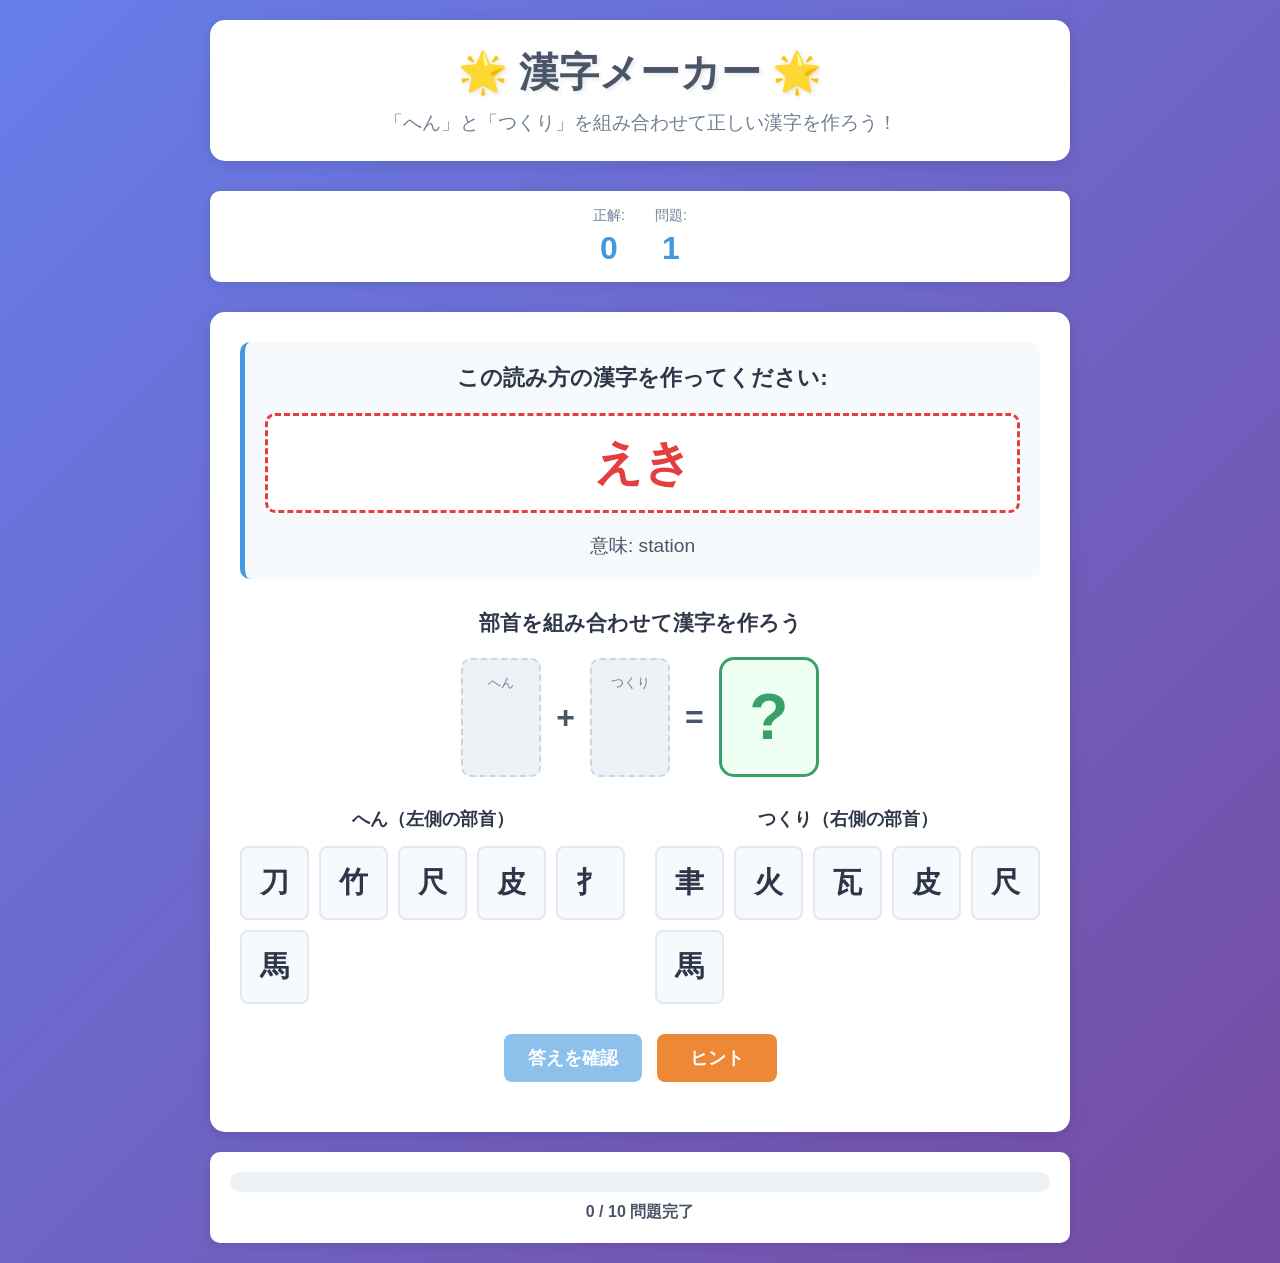
==== index.html @ 07a40b8b "📁 Restructure files for GitHub Pages deployment - Move files from public/ to root directory - Update" ====
<!doctype html>
<html lang="ja">
    <head>
        <meta charset="UTF-8" />
        <meta name="viewport" content="width=device-width, initial-scale=1.0" />
        <title>漢字メーカー - 小学3年生</title>
        <link rel="stylesheet" href="styles.css" />
    </head>
    <body>
        <div class="container">
            <header>
                <h1>🌟 漢字メーカー 🌟</h1>
                <p class="subtitle">
                    「へん」と「つくり」を組み合わせて正しい漢字を作ろう！
                </p>
            </header>

            <main>
                <!-- スコア表示 -->
                <div class="score-board">
                    <div class="score-item">
                        <span class="label">正解:</span>
                        <span id="correct-count" class="count">0</span>
                    </div>
                    <div class="score-item">
                        <span class="label">問題:</span>
                        <span id="total-count" class="count">1</span>
                    </div>
                </div>

                <!-- 問題エリア -->
                <div class="problem-area">
                    <div class="question-box">
                        <h2>この読み方の漢字を作ってください:</h2>
                        <div class="reading-display">
                            <span id="current-reading">よみかた</span>
                        </div>
                        <div class="meaning-display">
                            意味: <span id="current-meaning">意味</span>
                        </div>
                    </div>

                    <!-- 漢字作成エリア -->
                    <div class="kanji-builder">
                        <h3>部首を組み合わせて漢字を作ろう</h3>
                        <div class="kanji-construction">
                            <div class="radical-slot" id="left-slot">
                                <span class="slot-label">へん</span>
                                <div
                                    class="radical-display"
                                    id="left-radical"
                                ></div>
                            </div>
                            <div class="plus-sign">+</div>
                            <div class="radical-slot" id="right-slot">
                                <span class="slot-label">つくり</span>
                                <div
                                    class="radical-display"
                                    id="right-radical"
                                ></div>
                            </div>
                            <div class="equals-sign">=</div>
                            <div class="result-kanji" id="result-kanji">?</div>
                        </div>
                    </div>

                    <!-- 部首選択エリア -->
                    <div class="radical-selection">
                        <div class="radical-group">
                            <h4>へん（左側の部首）</h4>
                            <div class="radical-options" id="left-options">
                                <!-- 部首オプションがJavaScriptで動的に生成される -->
                            </div>
                        </div>
                        <div class="radical-group">
                            <h4>つくり（右側の部首）</h4>
                            <div class="radical-options" id="right-options">
                                <!-- 部首オプションがJavaScriptで動的に生成される -->
                            </div>
                        </div>
                    </div>

                    <!-- アクションボタン -->
                    <div class="action-buttons">
                        <button
                            id="check-answer"
                            class="btn btn-primary"
                            disabled
                        >
                            答えを確認
                        </button>
                        <button id="hint-button" class="btn btn-secondary">
                            ヒント
                        </button>
                        <button
                            id="next-question"
                            class="btn btn-success"
                            style="display: none"
                        >
                            次の問題
                        </button>
                    </div>

                    <!-- 結果表示 -->
                    <div
                        id="result-message"
                        class="result-message"
                        style="display: none"
                    >
                        <div class="message-content"></div>
                    </div>

                    <!-- ヒント表示 -->
                    <div
                        id="hint-message"
                        class="hint-message"
                        style="display: none"
                    >
                        <div class="hint-content"></div>
                    </div>
                </div>

                <!-- 進捗表示 -->
                <div class="progress-area">
                    <div class="progress-bar">
                        <div class="progress-fill" id="progress-fill"></div>
                    </div>
                    <div class="progress-text">
                        <span id="progress-text">0 / 10 問題完了</span>
                    </div>
                </div>
            </main>

            <!-- ゲーム完了モーダル -->
            <div id="completion-modal" class="modal" style="display: none">
                <div class="modal-content">
                    <div class="modal-header">
                        <h2>🎉 おめでとうございます！ 🎉</h2>
                    </div>
                    <div class="modal-body">
                        <p>すべての問題をクリアしました！</p>
                        <div class="final-score">
                            最終スコア: <span id="final-score">0</span> /
                            <span id="final-total">10</span>
                        </div>
                        <div class="accuracy">
                            正答率: <span id="accuracy">0%</span>
                        </div>
                    </div>
                    <div class="modal-footer">
                        <button id="restart-game" class="btn btn-primary">
                            もう一度挑戦
                        </button>
                    </div>
                </div>
            </div>
        </div>

        <script src="script.js"></script>
    </body>
</html>
---- styles.css ----
* {
    margin: 0;
    padding: 0;
    box-sizing: border-box;
}

body {
    font-family: 'Hiragino Kaku Gothic Pro', 'ヒラギノ角ゴ Pro W3', Meiryo, メイリオ, Osaka, 'MS PGothic', arial, helvetica, sans-serif;
    background: linear-gradient(135deg, #667eea 0%, #764ba2 100%);
    min-height: 100vh;
    color: #333;
}

.container {
    max-width: 900px;
    margin: 0 auto;
    padding: 20px;
}

/* Header Styles */
header {
    text-align: center;
    margin-bottom: 30px;
    background: white;
    border-radius: 15px;
    padding: 25px;
    box-shadow: 0 4px 15px rgba(0, 0, 0, 0.1);
}

header h1 {
    font-size: 2.5em;
    color: #4a5568;
    margin-bottom: 10px;
    text-shadow: 2px 2px 4px rgba(0, 0, 0, 0.1);
}

.subtitle {
    font-size: 1.2em;
    color: #718096;
    font-weight: 500;
}

/* Score Board */
.score-board {
    display: flex;
    justify-content: center;
    gap: 30px;
    margin-bottom: 30px;
    background: white;
    border-radius: 10px;
    padding: 15px;
    box-shadow: 0 2px 10px rgba(0, 0, 0, 0.1);
}

.score-item {
    text-align: center;
}

.score-item .label {
    display: block;
    font-size: 0.9em;
    color: #718096;
    margin-bottom: 5px;
}

.score-item .count {
    display: block;
    font-size: 2em;
    font-weight: bold;
    color: #4299e1;
}

/* Problem Area */
.problem-area {
    background: white;
    border-radius: 15px;
    padding: 30px;
    margin-bottom: 20px;
    box-shadow: 0 4px 15px rgba(0, 0, 0, 0.1);
}

.question-box {
    text-align: center;
    margin-bottom: 30px;
    padding: 20px;
    background: #f7fafc;
    border-radius: 10px;
    border-left: 5px solid #4299e1;
}

.question-box h2 {
    font-size: 1.4em;
    color: #2d3748;
    margin-bottom: 15px;
}

.reading-display {
    font-size: 3em;
    font-weight: bold;
    color: #e53e3e;
    margin: 20px 0;
    padding: 15px;
    background: white;
    border-radius: 10px;
    border: 3px dashed #e53e3e;
}

.meaning-display {
    font-size: 1.2em;
    color: #4a5568;
    font-weight: 500;
}

/* Kanji Builder */
.kanji-builder {
    margin-bottom: 30px;
}

.kanji-builder h3 {
    text-align: center;
    color: #2d3748;
    margin-bottom: 20px;
    font-size: 1.3em;
}

.kanji-construction {
    display: flex;
    align-items: center;
    justify-content: center;
    gap: 15px;
    margin-bottom: 30px;
    flex-wrap: wrap;
}

.radical-slot {
    text-align: center;
    background: #edf2f7;
    border-radius: 10px;
    padding: 15px;
    min-width: 80px;
    border: 2px dashed #cbd5e0;
    transition: all 0.3s ease;
}

.radical-slot.selected {
    border-color: #4299e1;
    background: #ebf8ff;
    transform: scale(1.05);
}

.slot-label {
    display: block;
    font-size: 0.8em;
    color: #718096;
    margin-bottom: 8px;
}

.radical-display {
    font-size: 2.5em;
    font-weight: bold;
    color: #2d3748;
    min-height: 60px;
    display: flex;
    align-items: center;
    justify-content: center;
}

.plus-sign, .equals-sign {
    font-size: 2em;
    font-weight: bold;
    color: #4a5568;
}

.result-kanji {
    font-size: 4em;
    font-weight: bold;
    color: #38a169;
    background: #f0fff4;
    border: 3px solid #38a169;
    border-radius: 15px;
    padding: 20px;
    min-width: 100px;
    min-height: 100px;
    display: flex;
    align-items: center;
    justify-content: center;
}

/* Radical Selection */
.radical-selection {
    display: grid;
    grid-template-columns: 1fr 1fr;
    gap: 30px;
    margin-bottom: 30px;
}

.radical-group h4 {
    color: #2d3748;
    margin-bottom: 15px;
    text-align: center;
    font-size: 1.1em;
}

.radical-options {
    display: grid;
    grid-template-columns: repeat(auto-fit, minmax(60px, 1fr));
    gap: 10px;
}

.radical-option {
    background: #f7fafc;
    border: 2px solid #e2e8f0;
    border-radius: 8px;
    padding: 15px;
    text-align: center;
    cursor: pointer;
    transition: all 0.3s ease;
    font-size: 1.8em;
    font-weight: bold;
    color: #2d3748;
}

.radical-option:hover {
    background: #edf2f7;
    border-color: #cbd5e0;
    transform: translateY(-2px);
}

.radical-option.selected {
    background: #4299e1;
    border-color: #3182ce;
    color: white;
    transform: scale(1.1);
}

.radical-option.correct {
    background: #48bb78;
    border-color: #38a169;
    color: white;
}

.radical-option.incorrect {
    background: #f56565;
    border-color: #e53e3e;
    color: white;
}

/* Action Buttons */
.action-buttons {
    display: flex;
    justify-content: center;
    gap: 15px;
    margin-bottom: 20px;
    flex-wrap: wrap;
}

.btn {
    padding: 12px 24px;
    border: none;
    border-radius: 8px;
    font-size: 1.1em;
    font-weight: 600;
    cursor: pointer;
    transition: all 0.3s ease;
    min-width: 120px;
}

.btn:hover {
    transform: translateY(-2px);
    box-shadow: 0 4px 12px rgba(0, 0, 0, 0.15);
}

.btn:disabled {
    opacity: 0.6;
    cursor: not-allowed;
    transform: none;
    box-shadow: none;
}

.btn-primary {
    background: #4299e1;
    color: white;
}

.btn-primary:hover:not(:disabled) {
    background: #3182ce;
}

.btn-secondary {
    background: #ed8936;
    color: white;
}

.btn-secondary:hover {
    background: #dd6b20;
}

.btn-success {
    background: #48bb78;
    color: white;
}

.btn-success:hover {
    background: #38a169;
}

/* Result and Hint Messages */
.result-message, .hint-message {
    margin: 20px 0;
    padding: 20px;
    border-radius: 10px;
    text-align: center;
    font-size: 1.2em;
    font-weight: 600;
}

.result-message.correct {
    background: #c6f6d5;
    border: 2px solid #48bb78;
    color: #1a365d;
}

.result-message.incorrect {
    background: #fed7d7;
    border: 2px solid #f56565;
    color: #1a365d;
}

.hint-message {
    background: #fef5e7;
    border: 2px solid #ed8936;
    color: #744210;
}

/* Progress Area */
.progress-area {
    background: white;
    border-radius: 10px;
    padding: 20px;
    box-shadow: 0 2px 10px rgba(0, 0, 0, 0.1);
}

.progress-bar {
    width: 100%;
    height: 20px;
    background: #edf2f7;
    border-radius: 10px;
    overflow: hidden;
    margin-bottom: 10px;
}

.progress-fill {
    height: 100%;
    background: linear-gradient(90deg, #4299e1, #3182ce);
    border-radius: 10px;
    transition: width 0.5s ease;
    width: 0%;
}

.progress-text {
    text-align: center;
    color: #4a5568;
    font-weight: 600;
}

/* Modal */
.modal {
    position: fixed;
    top: 0;
    left: 0;
    width: 100%;
    height: 100%;
    background: rgba(0, 0, 0, 0.7);
    display: flex;
    align-items: center;
    justify-content: center;
    z-index: 1000;
}

.modal-content {
    background: white;
    border-radius: 15px;
    padding: 30px;
    max-width: 500px;
    width: 90%;
    text-align: center;
    box-shadow: 0 10px 25px rgba(0, 0, 0, 0.3);
}

.modal-header h2 {
    color: #2d3748;
    margin-bottom: 20px;
    font-size: 2em;
}

.modal-body {
    margin-bottom: 30px;
}

.modal-body p {
    font-size: 1.2em;
    color: #4a5568;
    margin-bottom: 20px;
}

.final-score {
    font-size: 2em;
    font-weight: bold;
    color: #4299e1;
    margin-bottom: 15px;
}

.accuracy {
    font-size: 1.3em;
    color: #48bb78;
    font-weight: 600;
}

/* Responsive Design */
@media (max-width: 768px) {
    .container {
        padding: 15px;
    }

    header h1 {
        font-size: 2em;
    }

    .subtitle {
        font-size: 1em;
    }

    .score-board {
        flex-direction: column;
        gap: 15px;
    }

    .radical-selection {
        grid-template-columns: 1fr;
        gap: 20px;
    }

    .kanji-construction {
        flex-direction: column;
        gap: 10px;
    }

    .plus-sign, .equals-sign {
        transform: rotate(90deg);
    }

    .reading-display {
        font-size: 2.5em;
    }

    .result-kanji {
        font-size: 3em;
    }

    .action-buttons {
        flex-direction: column;
        align-items: center;
    }

    .btn {
        width: 100%;
        max-width: 200px;
    }
}

/* Animation for correct/incorrect feedback */
@keyframes bounce {
    0%, 20%, 53%, 80%, 100% {
        transform: translate3d(0, 0, 0);
    }
    40%, 43% {
        transform: translate3d(0, -30px, 0);
    }
    70% {
        transform: translate3d(0, -15px, 0);
    }
    90% {
        transform: translate3d(0, -4px, 0);
    }
}

@keyframes shake {
    0%, 100% {
        transform: translateX(0);
    }
    10%, 30%, 50%, 70%, 90% {
        transform: translateX(-10px);
    }
    20%, 40%, 60%, 80% {
        transform: translateX(10px);
    }
}

.bounce {
    animation: bounce 1s;
}

.shake {
    animation: shake 0.5s;
}
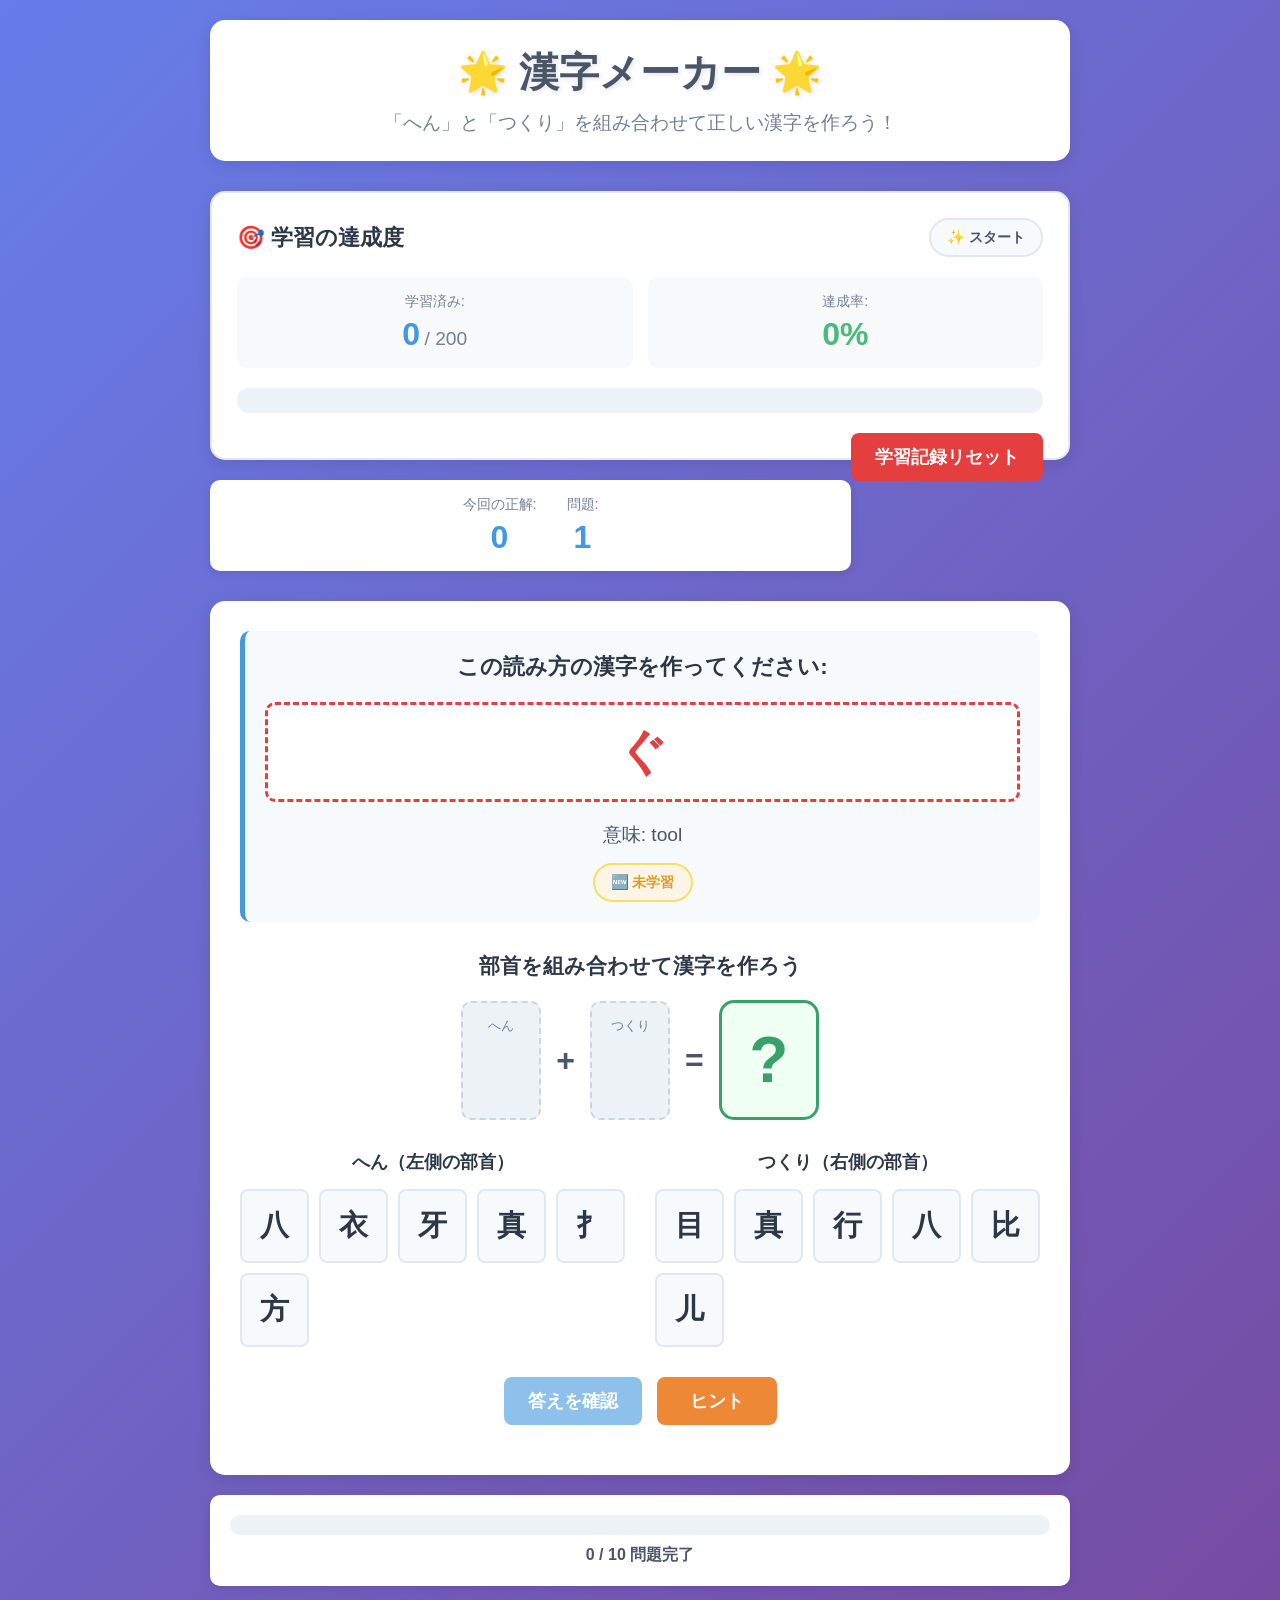
==== commit 90303aaa: "✨ Add comprehensive learning progress tracking 🎯 New Features: - Learning progress display with achi" ====
--- a/index.html
+++ b/index.html
@@ -16,10 +16,52 @@
             </header>
 
             <main>
+                <!-- 達成度表示 -->
+                <div class="achievement-board">
+                    <div class="achievement-header">
+                        <h3>🎯 学習の達成度</h3>
+                        <div
+                            id="achievement-badge"
+                            class="achievement-badge starter"
+                        >
+                            ✨ スタート
+                        </div>
+                    </div>
+                    <div class="achievement-stats">
+                        <div class="stat-item">
+                            <span class="label">学習済み:</span>
+                            <span id="learned-count" class="count">0</span>
+                            <span class="total"
+                                >/ <span id="total-kanji-count">200</span></span
+                            >
+                        </div>
+                        <div class="stat-item">
+                            <span class="label">達成率:</span>
+                            <span id="achievement-percentage" class="percentage"
+                                >0%</span
+                            >
+                        </div>
+                    </div>
+                    <div class="achievement-progress">
+                        <div class="achievement-bar">
+                            <div
+                                class="achievement-fill"
+                                id="achievement-fill"
+                            ></div>
+                        </div>
+                    </div>
+                    <button
+                        id="reset-progress"
+                        class="btn btn-danger reset-btn"
+                    >
+                        学習記録リセット
+                    </button>
+                </div>
+
                 <!-- スコア表示 -->
                 <div class="score-board">
                     <div class="score-item">
-                        <span class="label">正解:</span>
+                        <span class="label">今回の正解:</span>
                         <span id="correct-count" class="count">0</span>
                     </div>
                     <div class="score-item">
@@ -37,6 +79,9 @@
                         </div>
                         <div class="meaning-display">
                             意味: <span id="current-meaning">意味</span>
+                        </div>
+                        <div id="kanji-status" class="kanji-status unlearned">
+                            🆕 未学習
                         </div>
                     </div>
 
@@ -140,11 +185,15 @@
                     <div class="modal-body">
                         <p>すべての問題をクリアしました！</p>
                         <div class="final-score">
-                            最終スコア: <span id="final-score">0</span> /
+                            今回のスコア: <span id="final-score">0</span> /
                             <span id="final-total">10</span>
                         </div>
                         <div class="accuracy">
                             正答率: <span id="accuracy">0%</span>
+                        </div>
+                        <div class="session-new">
+                            今回新しく覚えた漢字:
+                            <span id="session-new">0</span>字
                         </div>
                     </div>
                     <div class="modal-footer">
@@ -156,6 +205,38 @@
             </div>
         </div>
 
+        <!-- 完全制覇達成モーダル -->
+        <div
+            id="complete-achievement-modal"
+            class="modal"
+            style="display: none"
+        >
+            <div class="modal-content achievement-modal">
+                <div class="modal-header">
+                    <h2>🏆 完全制覇おめでとうございます！ 🏆</h2>
+                </div>
+                <div class="modal-body">
+                    <div class="achievement-celebration">
+                        <div class="trophy">🏆</div>
+                        <p>小学3年生の漢字200字をすべて制覇しました！</p>
+                        <p>素晴らしい頑張りです！</p>
+                        <div class="celebration-message">
+                            部首の組み合わせで漢字を理解する力がついていますね。<br />
+                            この調子で漢字学習を続けていきましょう！
+                        </div>
+                    </div>
+                </div>
+                <div class="modal-footer">
+                    <button id="continue-learning" class="btn btn-primary">
+                        復習を続ける
+                    </button>
+                    <button id="close-complete-modal" class="btn btn-secondary">
+                        閉じる
+                    </button>
+                </div>
+            </div>
+        </div>
+
         <script src="script.js"></script>
     </body>
 </html>
--- a/styles.css
+++ b/styles.css
@@ -5,7 +5,9 @@
 }
 
 body {
-    font-family: 'Hiragino Kaku Gothic Pro', 'ヒラギノ角ゴ Pro W3', Meiryo, メイリオ, Osaka, 'MS PGothic', arial, helvetica, sans-serif;
+    font-family:
+        "Hiragino Kaku Gothic Pro", "ヒラギノ角ゴ Pro W3", Meiryo, メイリオ,
+        Osaka, "MS PGothic", arial, helvetica, sans-serif;
     background: linear-gradient(135deg, #667eea 0%, #764ba2 100%);
     min-height: 100vh;
     color: #333;
@@ -38,6 +40,183 @@
     font-size: 1.2em;
     color: #718096;
     font-weight: 500;
+}
+
+/* Achievement Board */
+.achievement-board {
+    background: white;
+    border-radius: 15px;
+    padding: 25px;
+    margin-bottom: 20px;
+    box-shadow: 0 4px 15px rgba(0, 0, 0, 0.1);
+    border: 2px solid #e2e8f0;
+}
+
+.achievement-header {
+    display: flex;
+    justify-content: space-between;
+    align-items: center;
+    margin-bottom: 20px;
+    flex-wrap: wrap;
+    gap: 10px;
+}
+
+.achievement-header h3 {
+    color: #2d3748;
+    font-size: 1.4em;
+    margin: 0;
+}
+
+.achievement-badge {
+    padding: 8px 16px;
+    border-radius: 20px;
+    font-weight: bold;
+    font-size: 0.9em;
+    text-align: center;
+    min-width: 100px;
+}
+
+.achievement-badge.starter {
+    background: #f7fafc;
+    color: #4a5568;
+    border: 2px solid #e2e8f0;
+}
+
+.achievement-badge.beginner {
+    background: #f0fff4;
+    color: #38a169;
+    border: 2px solid #68d391;
+}
+
+.achievement-badge.intermediate {
+    background: #ebf8ff;
+    color: #3182ce;
+    border: 2px solid #63b3ed;
+}
+
+.achievement-badge.advanced {
+    background: #fef5e7;
+    color: #d69e2e;
+    border: 2px solid #f6e05e;
+}
+
+.achievement-badge.complete {
+    background: linear-gradient(45deg, #ed8936, #f6e05e);
+    color: white;
+    border: 2px solid #d69e2e;
+    animation: glow 2s ease-in-out infinite alternate;
+}
+
+@keyframes glow {
+    from {
+        box-shadow: 0 0 5px rgba(237, 137, 54, 0.5);
+    }
+    to {
+        box-shadow: 0 0 20px rgba(237, 137, 54, 0.8);
+    }
+}
+
+.achievement-stats {
+    display: flex;
+    justify-content: space-around;
+    margin-bottom: 20px;
+    flex-wrap: wrap;
+    gap: 15px;
+}
+
+.stat-item {
+    text-align: center;
+    background: #f8f9fa;
+    padding: 15px;
+    border-radius: 10px;
+    flex: 1;
+    min-width: 120px;
+}
+
+.stat-item .label {
+    display: block;
+    font-size: 0.9em;
+    color: #718096;
+    margin-bottom: 5px;
+}
+
+.stat-item .count {
+    font-size: 2em;
+    font-weight: bold;
+    color: #4299e1;
+}
+
+.stat-item .total {
+    font-size: 1.2em;
+    color: #718096;
+}
+
+.stat-item .percentage {
+    font-size: 2em;
+    font-weight: bold;
+    color: #48bb78;
+}
+
+.achievement-progress {
+    margin-bottom: 20px;
+}
+
+.achievement-bar {
+    width: 100%;
+    height: 25px;
+    background: #edf2f7;
+    border-radius: 12px;
+    overflow: hidden;
+    position: relative;
+}
+
+.achievement-fill {
+    height: 100%;
+    background: linear-gradient(90deg, #4299e1, #63b3ed, #3182ce);
+    border-radius: 12px;
+    transition: width 0.8s ease;
+    width: 0%;
+    position: relative;
+}
+
+.achievement-fill::after {
+    content: "";
+    position: absolute;
+    top: 0;
+    left: 0;
+    right: 0;
+    bottom: 0;
+    background: linear-gradient(
+        90deg,
+        transparent,
+        rgba(255, 255, 255, 0.3),
+        transparent
+    );
+    animation: shimmer 2s infinite;
+}
+
+@keyframes shimmer {
+    0% {
+        transform: translateX(-100%);
+    }
+    100% {
+        transform: translateX(100%);
+    }
+}
+
+.reset-btn {
+    font-size: 0.9em;
+    padding: 8px 16px;
+    float: right;
+}
+
+.btn-danger {
+    background: #e53e3e;
+    color: white;
+}
+
+.btn-danger:hover {
+    background: #c53030;
 }
 
 /* Score Board */
@@ -111,6 +290,28 @@
     font-weight: 500;
 }
 
+.kanji-status {
+    margin-top: 15px;
+    padding: 8px 16px;
+    border-radius: 20px;
+    font-size: 0.9em;
+    font-weight: 600;
+    text-align: center;
+    display: inline-block;
+}
+
+.kanji-status.learned {
+    background: #f0fff4;
+    color: #38a169;
+    border: 2px solid #68d391;
+}
+
+.kanji-status.unlearned {
+    background: #fef5e7;
+    color: #d69e2e;
+    border: 2px solid #f6e05e;
+}
+
 /* Kanji Builder */
 .kanji-builder {
     margin-bottom: 30px;
@@ -165,7 +366,8 @@
     justify-content: center;
 }
 
-.plus-sign, .equals-sign {
+.plus-sign,
+.equals-sign {
     font-size: 2em;
     font-weight: bold;
     color: #4a5568;
@@ -305,7 +507,8 @@
 }
 
 /* Result and Hint Messages */
-.result-message, .hint-message {
+.result-message,
+.hint-message {
     margin: 20px 0;
     padding: 20px;
     border-radius: 10px;
@@ -324,6 +527,30 @@
     background: #fed7d7;
     border: 2px solid #f56565;
     color: #1a365d;
+}
+
+.new-learning {
+    background: linear-gradient(45deg, #48bb78, #38a169);
+    color: white;
+    padding: 8px 16px;
+    border-radius: 20px;
+    font-size: 0.9em;
+    font-weight: bold;
+    margin-top: 10px;
+    display: inline-block;
+    animation: pulse 2s infinite;
+}
+
+@keyframes pulse {
+    0% {
+        transform: scale(1);
+    }
+    50% {
+        transform: scale(1.05);
+    }
+    100% {
+        transform: scale(1);
+    }
 }
 
 .hint-message {
@@ -416,6 +643,42 @@
     font-weight: 600;
 }
 
+.session-new {
+    font-size: 1.1em;
+    color: #4299e1;
+    font-weight: 600;
+    margin-top: 10px;
+}
+
+/* Achievement Modal */
+.achievement-modal .modal-content {
+    background: linear-gradient(135deg, #667eea 0%, #764ba2 100%);
+    color: white;
+}
+
+.achievement-modal .modal-header h2 {
+    color: white;
+    text-shadow: 2px 2px 4px rgba(0, 0, 0, 0.3);
+}
+
+.achievement-celebration {
+    text-align: center;
+}
+
+.trophy {
+    font-size: 4em;
+    margin: 20px 0;
+    animation: bounce 2s infinite;
+}
+
+.celebration-message {
+    background: rgba(255, 255, 255, 0.1);
+    padding: 15px;
+    border-radius: 10px;
+    margin-top: 20px;
+    font-style: italic;
+}
+
 /* Responsive Design */
 @media (max-width: 768px) {
     .container {
@@ -445,7 +708,8 @@
         gap: 10px;
     }
 
-    .plus-sign, .equals-sign {
+    .plus-sign,
+    .equals-sign {
         transform: rotate(90deg);
     }
 
@@ -470,10 +734,15 @@
 
 /* Animation for correct/incorrect feedback */
 @keyframes bounce {
-    0%, 20%, 53%, 80%, 100% {
+    0%,
+    20%,
+    53%,
+    80%,
+    100% {
         transform: translate3d(0, 0, 0);
     }
-    40%, 43% {
+    40%,
+    43% {
         transform: translate3d(0, -30px, 0);
     }
     70% {
@@ -485,13 +754,21 @@
 }
 
 @keyframes shake {
-    0%, 100% {
+    0%,
+    100% {
         transform: translateX(0);
     }
-    10%, 30%, 50%, 70%, 90% {
+    10%,
+    30%,
+    50%,
+    70%,
+    90% {
         transform: translateX(-10px);
     }
-    20%, 40%, 60%, 80% {
+    20%,
+    40%,
+    60%,
+    80% {
         transform: translateX(10px);
     }
 }
@@ -503,3 +780,49 @@
 .shake {
     animation: shake 0.5s;
 }
+
+/* Confetti Animation */
+@keyframes confetti-fall {
+    to {
+        transform: translateY(100vh) rotate(720deg);
+    }
+}
+
+/* Floating Message */
+@keyframes slideInOut {
+    0% {
+        transform: translateX(100%);
+        opacity: 0;
+    }
+    20%,
+    80% {
+        transform: translateX(0);
+        opacity: 1;
+    }
+    100% {
+        transform: translateX(100%);
+        opacity: 0;
+    }
+}
+
+/* Mobile Responsiveness for Achievement Board */
+@media (max-width: 768px) {
+    .achievement-header {
+        flex-direction: column;
+        text-align: center;
+    }
+
+    .achievement-stats {
+        flex-direction: column;
+    }
+
+    .stat-item {
+        margin-bottom: 10px;
+    }
+
+    .reset-btn {
+        float: none;
+        width: 100%;
+        margin-top: 10px;
+    }
+}
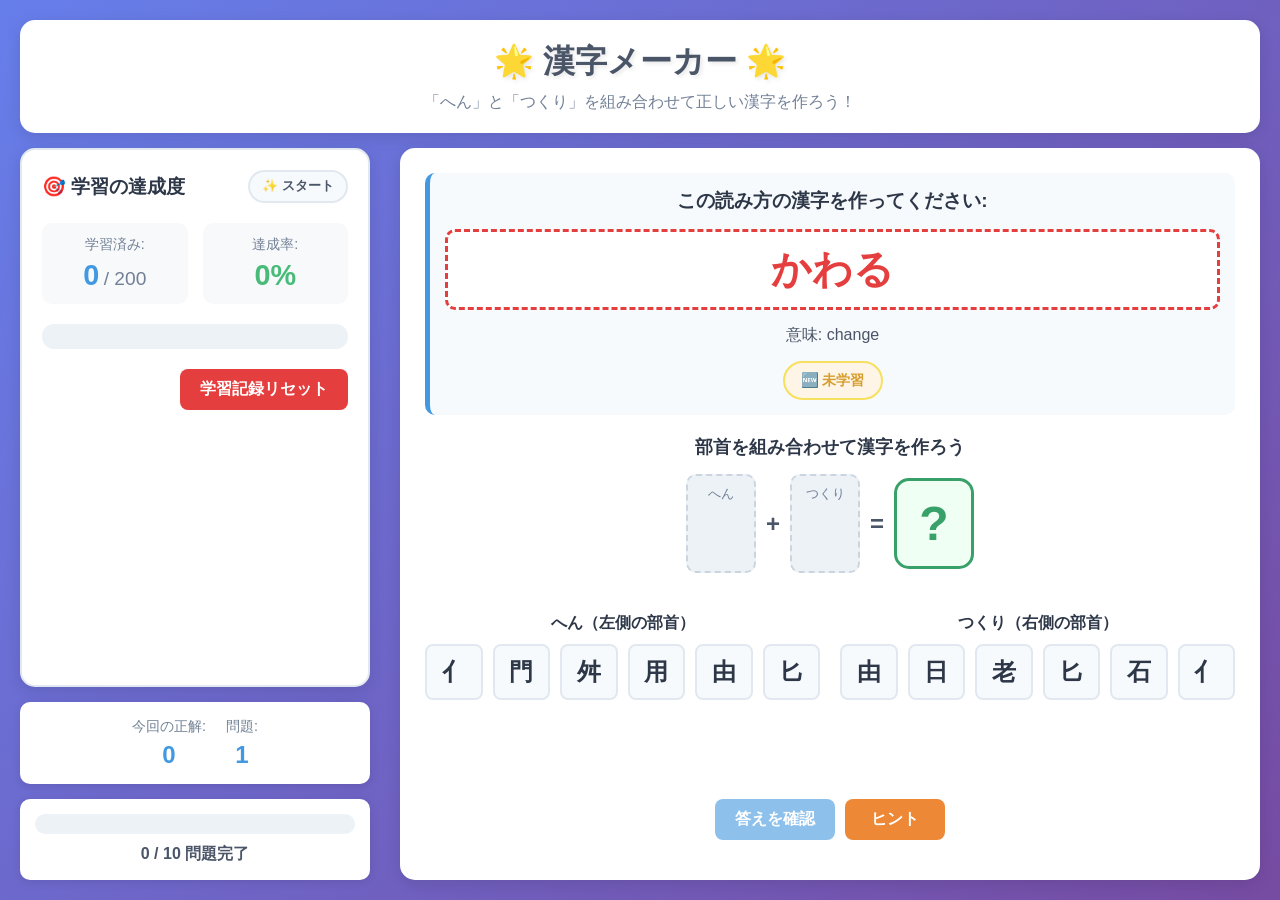
==== commit 5a217243: "📱 Optimize layout for horizontal screens 🎨 Layout Improvements: - 2-column responsive grid layout fo" ====
--- a/index.html
+++ b/index.html
@@ -16,162 +16,178 @@
             </header>
 
             <main>
-                <!-- 達成度表示 -->
-                <div class="achievement-board">
-                    <div class="achievement-header">
-                        <h3>🎯 学習の達成度</h3>
+                <!-- Left Sidebar -->
+                <div class="left-sidebar">
+                    <!-- 達成度表示 -->
+                    <div class="achievement-board">
+                        <div class="achievement-header">
+                            <h3>🎯 学習の達成度</h3>
+                            <div
+                                id="achievement-badge"
+                                class="achievement-badge starter"
+                            >
+                                ✨ スタート
+                            </div>
+                        </div>
+                        <div class="achievement-stats">
+                            <div class="stat-item">
+                                <span class="label">学習済み:</span>
+                                <span id="learned-count" class="count">0</span>
+                                <span class="total"
+                                    >/
+                                    <span id="total-kanji-count"
+                                        >200</span
+                                    ></span
+                                >
+                            </div>
+                            <div class="stat-item">
+                                <span class="label">達成率:</span>
+                                <span
+                                    id="achievement-percentage"
+                                    class="percentage"
+                                    >0%</span
+                                >
+                            </div>
+                        </div>
+                        <div class="achievement-progress">
+                            <div class="achievement-bar">
+                                <div
+                                    class="achievement-fill"
+                                    id="achievement-fill"
+                                ></div>
+                            </div>
+                        </div>
+                        <button
+                            id="reset-progress"
+                            class="btn btn-danger reset-btn"
+                        >
+                            学習記録リセット
+                        </button>
+                    </div>
+
+                    <!-- スコア表示 -->
+                    <div class="score-board">
+                        <div class="score-item">
+                            <span class="label">今回の正解:</span>
+                            <span id="correct-count" class="count">0</span>
+                        </div>
+                        <div class="score-item">
+                            <span class="label">問題:</span>
+                            <span id="total-count" class="count">1</span>
+                        </div>
+                    </div>
+
+                    <!-- 進捗表示 -->
+                    <div class="progress-area">
+                        <div class="progress-bar">
+                            <div class="progress-fill" id="progress-fill"></div>
+                        </div>
+                        <div class="progress-text">
+                            <span id="progress-text">0 / 10 問題完了</span>
+                        </div>
+                    </div>
+                </div>
+
+                <!-- Right Main Area -->
+                <div class="right-main">
+                    <!-- 問題エリア -->
+                    <div class="problem-area">
+                        <div class="question-box">
+                            <h2>この読み方の漢字を作ってください:</h2>
+                            <div class="reading-display">
+                                <span id="current-reading">よみかた</span>
+                            </div>
+                            <div class="meaning-display">
+                                意味: <span id="current-meaning">意味</span>
+                            </div>
+                            <div
+                                id="kanji-status"
+                                class="kanji-status unlearned"
+                            >
+                                🆕 未学習
+                            </div>
+                        </div>
+
+                        <!-- 漢字作成エリア -->
+                        <div class="kanji-builder">
+                            <h3>部首を組み合わせて漢字を作ろう</h3>
+                            <div class="kanji-construction">
+                                <div class="radical-slot" id="left-slot">
+                                    <span class="slot-label">へん</span>
+                                    <div
+                                        class="radical-display"
+                                        id="left-radical"
+                                    ></div>
+                                </div>
+                                <div class="plus-sign">+</div>
+                                <div class="radical-slot" id="right-slot">
+                                    <span class="slot-label">つくり</span>
+                                    <div
+                                        class="radical-display"
+                                        id="right-radical"
+                                    ></div>
+                                </div>
+                                <div class="equals-sign">=</div>
+                                <div class="result-kanji" id="result-kanji">
+                                    ?
+                                </div>
+                            </div>
+                        </div>
+
+                        <!-- 部首選択エリア -->
+                        <div class="radical-selection">
+                            <div class="radical-group">
+                                <h4>へん（左側の部首）</h4>
+                                <div class="radical-options" id="left-options">
+                                    <!-- 部首オプションがJavaScriptで動的に生成される -->
+                                </div>
+                            </div>
+                            <div class="radical-group">
+                                <h4>つくり（右側の部首）</h4>
+                                <div class="radical-options" id="right-options">
+                                    <!-- 部首オプションがJavaScriptで動的に生成される -->
+                                </div>
+                            </div>
+                        </div>
+
+                        <!-- アクションボタン -->
+                        <div class="action-buttons">
+                            <button
+                                id="check-answer"
+                                class="btn btn-primary"
+                                disabled
+                            >
+                                答えを確認
+                            </button>
+                            <button id="hint-button" class="btn btn-secondary">
+                                ヒント
+                            </button>
+                            <button
+                                id="next-question"
+                                class="btn btn-success"
+                                style="display: none"
+                            >
+                                次の問題
+                            </button>
+                        </div>
+
+                        <!-- 結果表示 -->
                         <div
-                            id="achievement-badge"
-                            class="achievement-badge starter"
-                        >
-                            ✨ スタート
-                        </div>
-                    </div>
-                    <div class="achievement-stats">
-                        <div class="stat-item">
-                            <span class="label">学習済み:</span>
-                            <span id="learned-count" class="count">0</span>
-                            <span class="total"
-                                >/ <span id="total-kanji-count">200</span></span
-                            >
-                        </div>
-                        <div class="stat-item">
-                            <span class="label">達成率:</span>
-                            <span id="achievement-percentage" class="percentage"
-                                >0%</span
-                            >
-                        </div>
-                    </div>
-                    <div class="achievement-progress">
-                        <div class="achievement-bar">
-                            <div
-                                class="achievement-fill"
-                                id="achievement-fill"
-                            ></div>
-                        </div>
-                    </div>
-                    <button
-                        id="reset-progress"
-                        class="btn btn-danger reset-btn"
-                    >
-                        学習記録リセット
-                    </button>
-                </div>
-
-                <!-- スコア表示 -->
-                <div class="score-board">
-                    <div class="score-item">
-                        <span class="label">今回の正解:</span>
-                        <span id="correct-count" class="count">0</span>
-                    </div>
-                    <div class="score-item">
-                        <span class="label">問題:</span>
-                        <span id="total-count" class="count">1</span>
-                    </div>
-                </div>
-
-                <!-- 問題エリア -->
-                <div class="problem-area">
-                    <div class="question-box">
-                        <h2>この読み方の漢字を作ってください:</h2>
-                        <div class="reading-display">
-                            <span id="current-reading">よみかた</span>
-                        </div>
-                        <div class="meaning-display">
-                            意味: <span id="current-meaning">意味</span>
-                        </div>
-                        <div id="kanji-status" class="kanji-status unlearned">
-                            🆕 未学習
-                        </div>
-                    </div>
-
-                    <!-- 漢字作成エリア -->
-                    <div class="kanji-builder">
-                        <h3>部首を組み合わせて漢字を作ろう</h3>
-                        <div class="kanji-construction">
-                            <div class="radical-slot" id="left-slot">
-                                <span class="slot-label">へん</span>
-                                <div
-                                    class="radical-display"
-                                    id="left-radical"
-                                ></div>
-                            </div>
-                            <div class="plus-sign">+</div>
-                            <div class="radical-slot" id="right-slot">
-                                <span class="slot-label">つくり</span>
-                                <div
-                                    class="radical-display"
-                                    id="right-radical"
-                                ></div>
-                            </div>
-                            <div class="equals-sign">=</div>
-                            <div class="result-kanji" id="result-kanji">?</div>
-                        </div>
-                    </div>
-
-                    <!-- 部首選択エリア -->
-                    <div class="radical-selection">
-                        <div class="radical-group">
-                            <h4>へん（左側の部首）</h4>
-                            <div class="radical-options" id="left-options">
-                                <!-- 部首オプションがJavaScriptで動的に生成される -->
-                            </div>
-                        </div>
-                        <div class="radical-group">
-                            <h4>つくり（右側の部首）</h4>
-                            <div class="radical-options" id="right-options">
-                                <!-- 部首オプションがJavaScriptで動的に生成される -->
-                            </div>
-                        </div>
-                    </div>
-
-                    <!-- アクションボタン -->
-                    <div class="action-buttons">
-                        <button
-                            id="check-answer"
-                            class="btn btn-primary"
-                            disabled
-                        >
-                            答えを確認
-                        </button>
-                        <button id="hint-button" class="btn btn-secondary">
-                            ヒント
-                        </button>
-                        <button
-                            id="next-question"
-                            class="btn btn-success"
+                            id="result-message"
+                            class="result-message"
                             style="display: none"
                         >
-                            次の問題
-                        </button>
-                    </div>
-
-                    <!-- 結果表示 -->
-                    <div
-                        id="result-message"
-                        class="result-message"
-                        style="display: none"
-                    >
-                        <div class="message-content"></div>
-                    </div>
-
-                    <!-- ヒント表示 -->
-                    <div
-                        id="hint-message"
-                        class="hint-message"
-                        style="display: none"
-                    >
-                        <div class="hint-content"></div>
-                    </div>
-                </div>
-
-                <!-- 進捗表示 -->
-                <div class="progress-area">
-                    <div class="progress-bar">
-                        <div class="progress-fill" id="progress-fill"></div>
-                    </div>
-                    <div class="progress-text">
-                        <span id="progress-text">0 / 10 問題完了</span>
+                            <div class="message-content"></div>
+                        </div>
+
+                        <!-- ヒント表示 -->
+                        <div
+                            id="hint-message"
+                            class="hint-message"
+                            style="display: none"
+                        >
+                            <div class="hint-content"></div>
+                        </div>
                     </div>
                 </div>
             </main>
--- a/styles.css
+++ b/styles.css
@@ -11,45 +11,66 @@
     background: linear-gradient(135deg, #667eea 0%, #764ba2 100%);
     min-height: 100vh;
     color: #333;
+    overflow-x: hidden;
 }
 
 .container {
-    max-width: 900px;
+    max-width: 1400px;
     margin: 0 auto;
     padding: 20px;
+    height: 100vh;
+    display: flex;
+    flex-direction: column;
 }
 
 /* Header Styles */
 header {
     text-align: center;
-    margin-bottom: 30px;
+    margin-bottom: 15px;
     background: white;
     border-radius: 15px;
-    padding: 25px;
+    padding: 20px;
     box-shadow: 0 4px 15px rgba(0, 0, 0, 0.1);
+    flex-shrink: 0;
 }
 
 header h1 {
-    font-size: 2.5em;
+    font-size: 2em;
     color: #4a5568;
-    margin-bottom: 10px;
+    margin-bottom: 8px;
     text-shadow: 2px 2px 4px rgba(0, 0, 0, 0.1);
 }
 
 .subtitle {
-    font-size: 1.2em;
+    font-size: 1em;
     color: #718096;
     font-weight: 500;
+}
+
+/* Main Content Layout */
+main {
+    flex: 1;
+    display: grid;
+    grid-template-columns: 1fr 2fr;
+    gap: 20px;
+    min-height: 0;
+}
+
+/* Left Sidebar */
+.left-sidebar {
+    display: flex;
+    flex-direction: column;
+    gap: 15px;
 }
 
 /* Achievement Board */
 .achievement-board {
     background: white;
     border-radius: 15px;
-    padding: 25px;
-    margin-bottom: 20px;
+    padding: 20px;
     box-shadow: 0 4px 15px rgba(0, 0, 0, 0.1);
     border: 2px solid #e2e8f0;
+    flex: 1;
 }
 
 .achievement-header {
@@ -63,17 +84,17 @@
 
 .achievement-header h3 {
     color: #2d3748;
-    font-size: 1.4em;
+    font-size: 1.2em;
     margin: 0;
 }
 
 .achievement-badge {
-    padding: 8px 16px;
+    padding: 6px 12px;
     border-radius: 20px;
     font-weight: bold;
-    font-size: 0.9em;
-    text-align: center;
-    min-width: 100px;
+    font-size: 0.8em;
+    text-align: center;
+    min-width: 80px;
 }
 
 .achievement-badge.starter {
@@ -127,10 +148,10 @@
 .stat-item {
     text-align: center;
     background: #f8f9fa;
-    padding: 15px;
+    padding: 12px;
     border-radius: 10px;
     flex: 1;
-    min-width: 120px;
+    min-width: 100px;
 }
 
 .stat-item .label {
@@ -141,7 +162,7 @@
 }
 
 .stat-item .count {
-    font-size: 2em;
+    font-size: 1.8em;
     font-weight: bold;
     color: #4299e1;
 }
@@ -152,7 +173,7 @@
 }
 
 .stat-item .percentage {
-    font-size: 2em;
+    font-size: 1.8em;
     font-weight: bold;
     color: #48bb78;
 }
@@ -223,8 +244,7 @@
 .score-board {
     display: flex;
     justify-content: center;
-    gap: 30px;
-    margin-bottom: 30px;
+    gap: 20px;
     background: white;
     border-radius: 10px;
     padding: 15px;
@@ -244,48 +264,59 @@
 
 .score-item .count {
     display: block;
-    font-size: 2em;
+    font-size: 1.5em;
     font-weight: bold;
     color: #4299e1;
+}
+
+/* Right Main Area */
+.right-main {
+    display: flex;
+    flex-direction: column;
+    gap: 15px;
+    min-height: 0;
 }
 
 /* Problem Area */
 .problem-area {
     background: white;
     border-radius: 15px;
-    padding: 30px;
+    padding: 25px;
+    box-shadow: 0 4px 15px rgba(0, 0, 0, 0.1);
+    flex: 1;
+    display: flex;
+    flex-direction: column;
+    min-height: 0;
+}
+
+.question-box {
+    text-align: center;
     margin-bottom: 20px;
-    box-shadow: 0 4px 15px rgba(0, 0, 0, 0.1);
-}
-
-.question-box {
-    text-align: center;
-    margin-bottom: 30px;
-    padding: 20px;
+    padding: 15px;
     background: #f7fafc;
     border-radius: 10px;
     border-left: 5px solid #4299e1;
 }
 
 .question-box h2 {
-    font-size: 1.4em;
+    font-size: 1.2em;
     color: #2d3748;
-    margin-bottom: 15px;
+    margin-bottom: 10px;
 }
 
 .reading-display {
-    font-size: 3em;
+    font-size: 2.5em;
     font-weight: bold;
     color: #e53e3e;
-    margin: 20px 0;
-    padding: 15px;
+    margin: 15px 0;
+    padding: 10px;
     background: white;
     border-radius: 10px;
     border: 3px dashed #e53e3e;
 }
 
 .meaning-display {
-    font-size: 1.2em;
+    font-size: 1em;
     color: #4a5568;
     font-weight: 500;
 }
@@ -314,22 +345,22 @@
 
 /* Kanji Builder */
 .kanji-builder {
-    margin-bottom: 30px;
+    margin-bottom: 20px;
 }
 
 .kanji-builder h3 {
     text-align: center;
     color: #2d3748;
-    margin-bottom: 20px;
-    font-size: 1.3em;
+    margin-bottom: 15px;
+    font-size: 1.1em;
 }
 
 .kanji-construction {
     display: flex;
     align-items: center;
     justify-content: center;
-    gap: 15px;
-    margin-bottom: 30px;
+    gap: 10px;
+    margin-bottom: 20px;
     flex-wrap: wrap;
 }
 
@@ -337,8 +368,8 @@
     text-align: center;
     background: #edf2f7;
     border-radius: 10px;
-    padding: 15px;
-    min-width: 80px;
+    padding: 10px;
+    min-width: 70px;
     border: 2px dashed #cbd5e0;
     transition: all 0.3s ease;
 }
@@ -357,10 +388,10 @@
 }
 
 .radical-display {
-    font-size: 2.5em;
+    font-size: 2em;
     font-weight: bold;
     color: #2d3748;
-    min-height: 60px;
+    min-height: 50px;
     display: flex;
     align-items: center;
     justify-content: center;
@@ -368,21 +399,21 @@
 
 .plus-sign,
 .equals-sign {
-    font-size: 2em;
+    font-size: 1.5em;
     font-weight: bold;
     color: #4a5568;
 }
 
 .result-kanji {
-    font-size: 4em;
+    font-size: 3em;
     font-weight: bold;
     color: #38a169;
     background: #f0fff4;
     border: 3px solid #38a169;
     border-radius: 15px;
-    padding: 20px;
-    min-width: 100px;
-    min-height: 100px;
+    padding: 15px;
+    min-width: 80px;
+    min-height: 80px;
     display: flex;
     align-items: center;
     justify-content: center;
@@ -392,15 +423,17 @@
 .radical-selection {
     display: grid;
     grid-template-columns: 1fr 1fr;
-    gap: 30px;
-    margin-bottom: 30px;
+    gap: 20px;
+    margin-bottom: 20px;
+    flex: 1;
+    min-height: 0;
 }
 
 .radical-group h4 {
     color: #2d3748;
-    margin-bottom: 15px;
-    text-align: center;
-    font-size: 1.1em;
+    margin-bottom: 10px;
+    text-align: center;
+    font-size: 1em;
 }
 
 .radical-options {
@@ -413,11 +446,11 @@
     background: #f7fafc;
     border: 2px solid #e2e8f0;
     border-radius: 8px;
-    padding: 15px;
+    padding: 10px;
     text-align: center;
     cursor: pointer;
     transition: all 0.3s ease;
-    font-size: 1.8em;
+    font-size: 1.5em;
     font-weight: bold;
     color: #2d3748;
 }
@@ -451,20 +484,20 @@
 .action-buttons {
     display: flex;
     justify-content: center;
-    gap: 15px;
-    margin-bottom: 20px;
+    gap: 10px;
+    margin-bottom: 15px;
     flex-wrap: wrap;
 }
 
 .btn {
-    padding: 12px 24px;
+    padding: 10px 20px;
     border: none;
     border-radius: 8px;
-    font-size: 1.1em;
+    font-size: 1em;
     font-weight: 600;
     cursor: pointer;
     transition: all 0.3s ease;
-    min-width: 120px;
+    min-width: 100px;
 }
 
 .btn:hover {
@@ -563,8 +596,9 @@
 .progress-area {
     background: white;
     border-radius: 10px;
-    padding: 20px;
+    padding: 15px;
     box-shadow: 0 2px 10px rgba(0, 0, 0, 0.1);
+    flex-shrink: 0;
 }
 
 .progress-bar {
@@ -680,17 +714,38 @@
 }
 
 /* Responsive Design */
+@media (max-width: 1024px) {
+    main {
+        grid-template-columns: 1fr;
+        gap: 15px;
+    }
+
+    .container {
+        height: auto;
+        min-height: 100vh;
+    }
+
+    .left-sidebar {
+        order: 2;
+    }
+
+    .right-main {
+        order: 1;
+    }
+}
+
 @media (max-width: 768px) {
     .container {
         padding: 15px;
+        height: auto;
     }
 
     header h1 {
-        font-size: 2em;
+        font-size: 1.8em;
     }
 
     .subtitle {
-        font-size: 1em;
+        font-size: 0.9em;
     }
 
     .score-board {
@@ -700,7 +755,7 @@
 
     .radical-selection {
         grid-template-columns: 1fr;
-        gap: 20px;
+        gap: 15px;
     }
 
     .kanji-construction {
@@ -714,11 +769,11 @@
     }
 
     .reading-display {
+        font-size: 2em;
+    }
+
+    .result-kanji {
         font-size: 2.5em;
-    }
-
-    .result-kanji {
-        font-size: 3em;
     }
 
     .action-buttons {
@@ -826,3 +881,19 @@
         margin-top: 10px;
     }
 }
+
+/* Large screen optimizations */
+@media (min-width: 1200px) {
+    .container {
+        max-width: 1600px;
+    }
+
+    main {
+        grid-template-columns: 350px 1fr;
+        gap: 30px;
+    }
+
+    .radical-options {
+        grid-template-columns: repeat(auto-fit, minmax(50px, 1fr));
+    }
+}
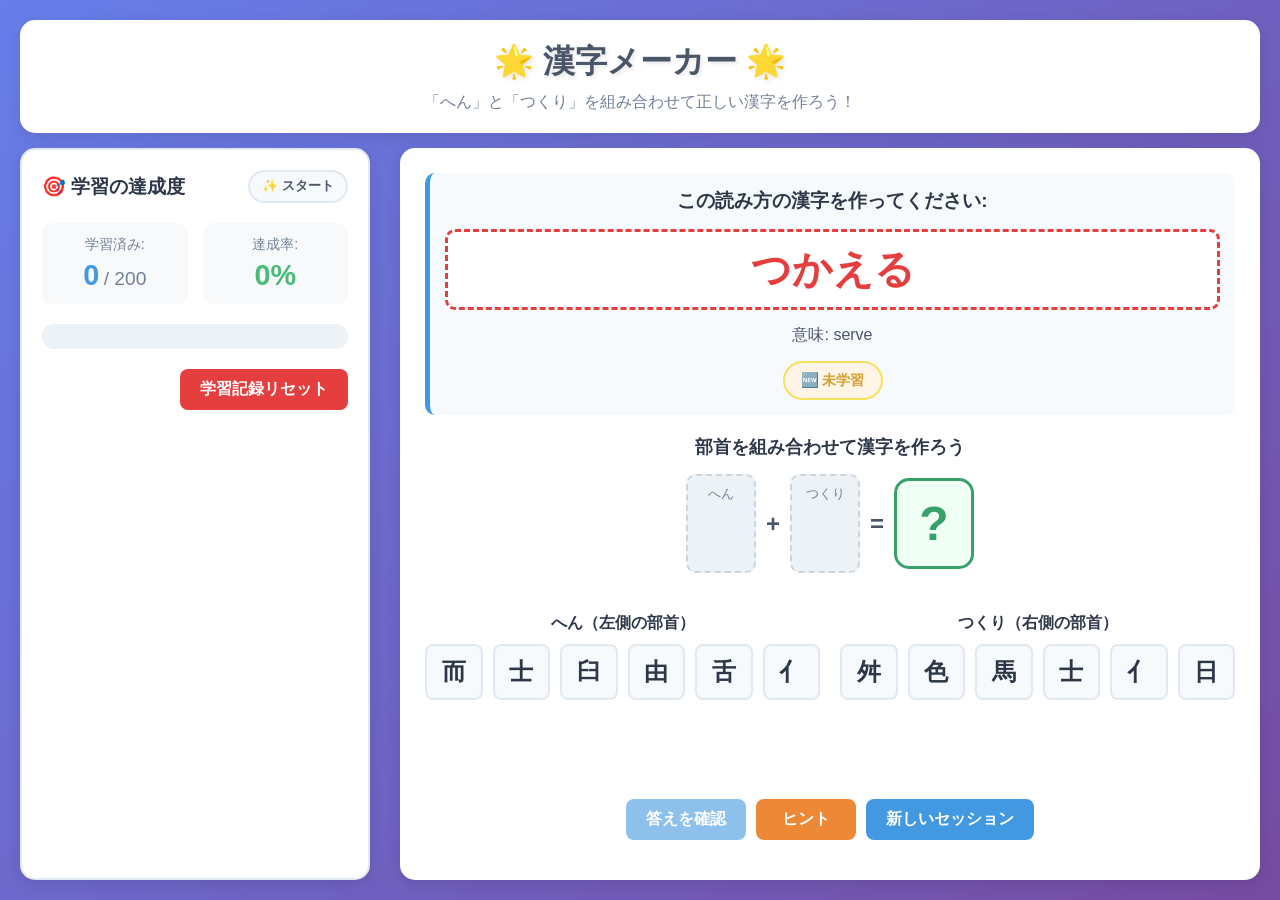
==== commit bdfa2f64: "🚀 Remove session-based game limit for continuous learning 🎯 Core Changes: - Remove 10-question sessi" ====
--- a/index.html
+++ b/index.html
@@ -64,28 +64,6 @@
                             学習記録リセット
                         </button>
                     </div>
-
-                    <!-- スコア表示 -->
-                    <div class="score-board">
-                        <div class="score-item">
-                            <span class="label">今回の正解:</span>
-                            <span id="correct-count" class="count">0</span>
-                        </div>
-                        <div class="score-item">
-                            <span class="label">問題:</span>
-                            <span id="total-count" class="count">1</span>
-                        </div>
-                    </div>
-
-                    <!-- 進捗表示 -->
-                    <div class="progress-area">
-                        <div class="progress-bar">
-                            <div class="progress-fill" id="progress-fill"></div>
-                        </div>
-                        <div class="progress-text">
-                            <span id="progress-text">0 / 10 問題完了</span>
-                        </div>
-                    </div>
                 </div>
 
                 <!-- Right Main Area -->
@@ -169,6 +147,9 @@
                             >
                                 次の問題
                             </button>
+                            <button id="new-game" class="btn btn-info">
+                                新しいセッション
+                            </button>
                         </div>
 
                         <!-- 結果表示 -->
@@ -191,34 +172,6 @@
                     </div>
                 </div>
             </main>
-
-            <!-- ゲーム完了モーダル -->
-            <div id="completion-modal" class="modal" style="display: none">
-                <div class="modal-content">
-                    <div class="modal-header">
-                        <h2>🎉 おめでとうございます！ 🎉</h2>
-                    </div>
-                    <div class="modal-body">
-                        <p>すべての問題をクリアしました！</p>
-                        <div class="final-score">
-                            今回のスコア: <span id="final-score">0</span> /
-                            <span id="final-total">10</span>
-                        </div>
-                        <div class="accuracy">
-                            正答率: <span id="accuracy">0%</span>
-                        </div>
-                        <div class="session-new">
-                            今回新しく覚えた漢字:
-                            <span id="session-new">0</span>字
-                        </div>
-                    </div>
-                    <div class="modal-footer">
-                        <button id="restart-game" class="btn btn-primary">
-                            もう一度挑戦
-                        </button>
-                    </div>
-                </div>
-            </div>
         </div>
 
         <!-- 完全制覇達成モーダル -->
--- a/styles.css
+++ b/styles.css
@@ -240,33 +240,13 @@
     background: #c53030;
 }
 
-/* Score Board */
-.score-board {
-    display: flex;
-    justify-content: center;
-    gap: 20px;
-    background: white;
-    border-radius: 10px;
-    padding: 15px;
-    box-shadow: 0 2px 10px rgba(0, 0, 0, 0.1);
-}
-
-.score-item {
-    text-align: center;
-}
-
-.score-item .label {
-    display: block;
-    font-size: 0.9em;
-    color: #718096;
-    margin-bottom: 5px;
-}
-
-.score-item .count {
-    display: block;
-    font-size: 1.5em;
-    font-weight: bold;
-    color: #4299e1;
+.btn-info {
+    background: #4299e1;
+    color: white;
+}
+
+.btn-info:hover {
+    background: #3182ce;
 }
 
 /* Right Main Area */
@@ -592,38 +572,6 @@
     color: #744210;
 }
 
-/* Progress Area */
-.progress-area {
-    background: white;
-    border-radius: 10px;
-    padding: 15px;
-    box-shadow: 0 2px 10px rgba(0, 0, 0, 0.1);
-    flex-shrink: 0;
-}
-
-.progress-bar {
-    width: 100%;
-    height: 20px;
-    background: #edf2f7;
-    border-radius: 10px;
-    overflow: hidden;
-    margin-bottom: 10px;
-}
-
-.progress-fill {
-    height: 100%;
-    background: linear-gradient(90deg, #4299e1, #3182ce);
-    border-radius: 10px;
-    transition: width 0.5s ease;
-    width: 0%;
-}
-
-.progress-text {
-    text-align: center;
-    color: #4a5568;
-    font-weight: 600;
-}
-
 /* Modal */
 .modal {
     position: fixed;
@@ -677,13 +625,6 @@
     font-weight: 600;
 }
 
-.session-new {
-    font-size: 1.1em;
-    color: #4299e1;
-    font-weight: 600;
-    margin-top: 10px;
-}
-
 /* Achievement Modal */
 .achievement-modal .modal-content {
     background: linear-gradient(135deg, #667eea 0%, #764ba2 100%);
@@ -746,11 +687,6 @@
 
     .subtitle {
         font-size: 0.9em;
-    }
-
-    .score-board {
-        flex-direction: column;
-        gap: 15px;
     }
 
     .radical-selection {
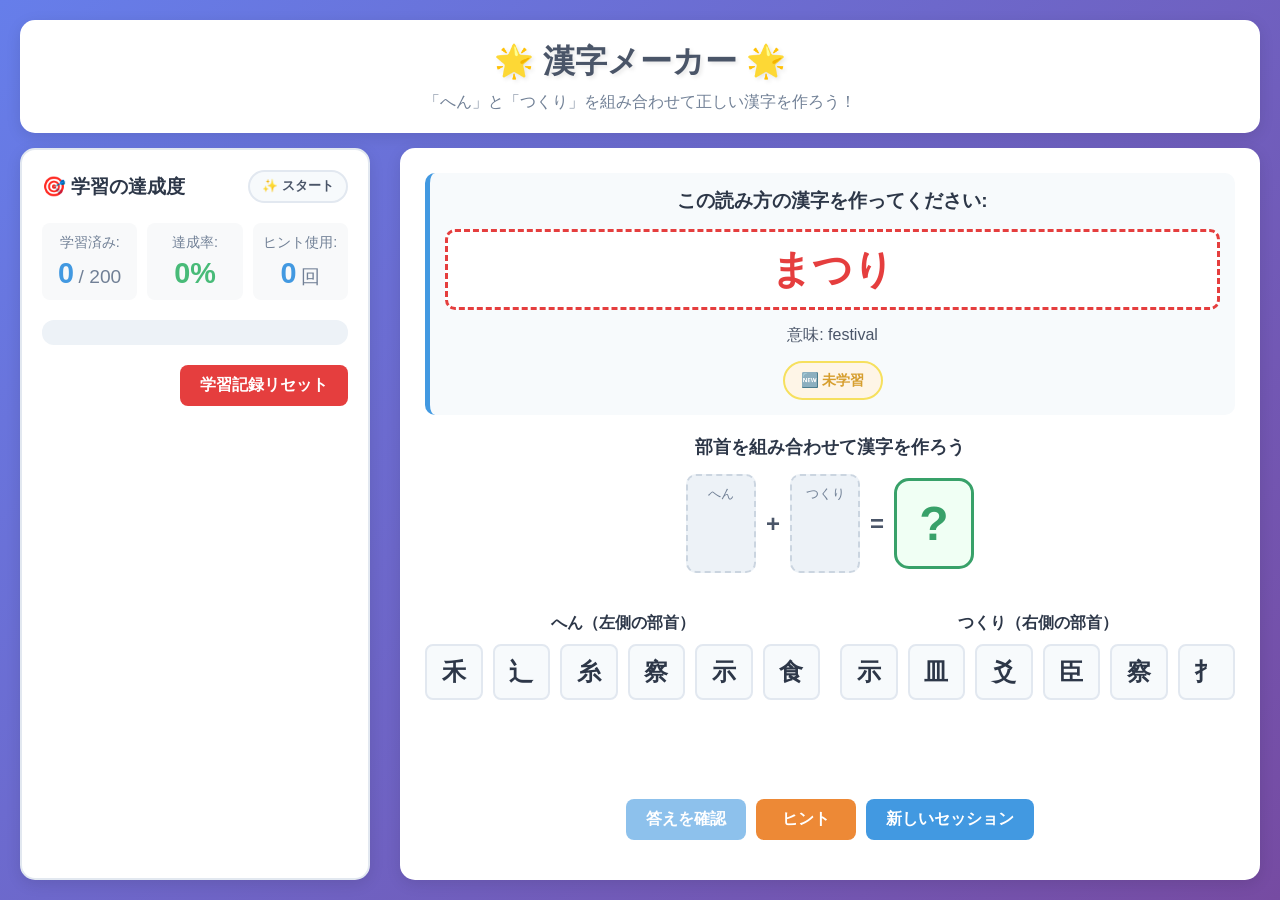
==== commit cc8c7485: "💡 Improve hint system with modal and usage tracking 🎨 UI Improvements: - Move hint display from inli" ====
--- a/index.html
+++ b/index.html
@@ -48,6 +48,11 @@
                                     >0%</span
                                 >
                             </div>
+                            <div class="stat-item">
+                                <span class="label">ヒント使用:</span>
+                                <span id="hint-count" class="count">0</span>
+                                <span class="total">回</span>
+                            </div>
                         </div>
                         <div class="achievement-progress">
                             <div class="achievement-bar">
@@ -160,18 +165,31 @@
                         >
                             <div class="message-content"></div>
                         </div>
-
-                        <!-- ヒント表示 -->
-                        <div
-                            id="hint-message"
-                            class="hint-message"
-                            style="display: none"
-                        >
-                            <div class="hint-content"></div>
-                        </div>
                     </div>
                 </div>
             </main>
+        </div>
+
+        <!-- ヒントモーダル -->
+        <div id="hint-modal" class="modal" style="display: none">
+            <div class="modal-content hint-modal">
+                <div class="modal-header">
+                    <h2>💡 ヒント</h2>
+                    <button id="close-hint-modal" class="close-btn">
+                        &times;
+                    </button>
+                </div>
+                <div class="modal-body">
+                    <div id="hint-content" class="hint-content">
+                        <!-- ヒント内容がJavaScriptで挿入される -->
+                    </div>
+                </div>
+                <div class="modal-footer">
+                    <button id="close-hint" class="btn btn-secondary">
+                        閉じる
+                    </button>
+                </div>
+            </div>
         </div>
 
         <!-- 完全制覇達成モーダル -->
--- a/styles.css
+++ b/styles.css
@@ -138,20 +138,18 @@
 }
 
 .achievement-stats {
-    display: flex;
-    justify-content: space-around;
+    display: grid;
+    grid-template-columns: repeat(auto-fit, minmax(80px, 1fr));
+    gap: 10px;
     margin-bottom: 20px;
-    flex-wrap: wrap;
-    gap: 15px;
 }
 
 .stat-item {
     text-align: center;
     background: #f8f9fa;
-    padding: 12px;
-    border-radius: 10px;
-    flex: 1;
-    min-width: 100px;
+    padding: 10px 8px;
+    border-radius: 8px;
+    min-width: 80px;
 }
 
 .stat-item .label {
@@ -566,10 +564,82 @@
     }
 }
 
-.hint-message {
+/* Hint Modal */
+.hint-modal .modal-content {
+    max-width: 500px;
     background: #fef5e7;
     border: 2px solid #ed8936;
+}
+
+.hint-modal .modal-header {
+    background: #ed8936;
+    color: white;
+    padding: 15px 20px;
+    margin: -20px -20px 20px -20px;
+    border-radius: 15px 15px 0 0;
+    display: flex;
+    justify-content: space-between;
+    align-items: center;
+}
+
+.hint-modal .modal-header h2 {
+    color: white;
+    margin: 0;
+    font-size: 1.3em;
+}
+
+.close-btn {
+    background: none;
+    border: none;
+    color: white;
+    font-size: 1.5em;
+    cursor: pointer;
+    padding: 0;
+    width: 30px;
+    height: 30px;
+    display: flex;
+    align-items: center;
+    justify-content: center;
+    border-radius: 50%;
+    transition: background 0.3s ease;
+}
+
+.close-btn:hover {
+    background: rgba(255, 255, 255, 0.2);
+}
+
+.hint-content {
     color: #744210;
+    line-height: 1.6;
+}
+
+.hint-kanji {
+    font-size: 1.4em;
+    margin-bottom: 15px;
+    text-align: center;
+    background: white;
+    padding: 10px;
+    border-radius: 8px;
+    border: 1px solid #d69e2e;
+}
+
+.hint-radicals {
+    font-size: 1.2em;
+    margin-bottom: 10px;
+    padding: 8px;
+    background: rgba(255, 255, 255, 0.5);
+    border-radius: 6px;
+}
+
+.hint-meaning {
+    margin-bottom: 8px;
+    padding: 6px;
+}
+
+.hint-reading {
+    margin-bottom: 15px;
+    padding: 6px;
+    font-style: italic;
 }
 
 /* Modal */
@@ -816,6 +886,15 @@
         width: 100%;
         margin-top: 10px;
     }
+
+    .achievement-stats {
+        grid-template-columns: 1fr;
+        gap: 8px;
+    }
+
+    .stat-item {
+        padding: 8px;
+    }
 }
 
 /* Large screen optimizations */
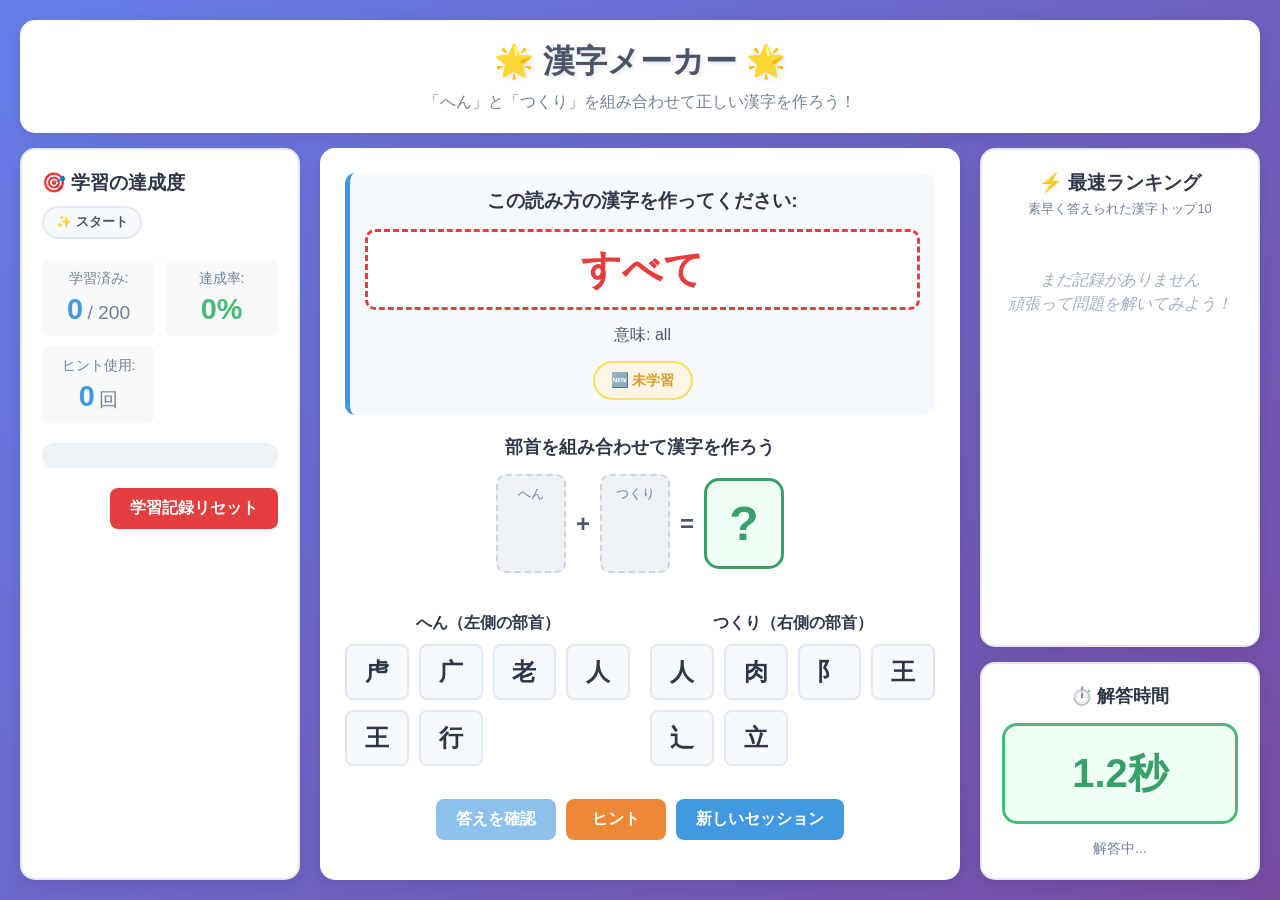
==== commit 53d64bff: "⚡ Add speed ranking system with time tracking 🏆 New Gamification Features: - Real-time answer time m" ====
--- a/index.html
+++ b/index.html
@@ -71,8 +71,8 @@
                     </div>
                 </div>
 
-                <!-- Right Main Area -->
-                <div class="right-main">
+                <!-- Center Main Area -->
+                <div class="center-main">
                     <!-- 問題エリア -->
                     <div class="problem-area">
                         <div class="question-box">
@@ -167,6 +167,40 @@
                         </div>
                     </div>
                 </div>
+
+                <!-- Right Sidebar -->
+                <div class="right-sidebar">
+                    <!-- 最速ランキング -->
+                    <div class="speed-ranking">
+                        <div class="ranking-header">
+                            <h3>⚡ 最速ランキング</h3>
+                            <div class="ranking-subtitle">
+                                素早く答えられた漢字トップ10
+                            </div>
+                        </div>
+                        <div class="ranking-list" id="speed-ranking-list">
+                            <div class="no-records">
+                                まだ記録がありません<br />
+                                頑張って問題を解いてみよう！
+                            </div>
+                        </div>
+                    </div>
+
+                    <!-- 今回の解答時間 -->
+                    <div class="current-time">
+                        <div class="time-header">
+                            <h4>⏱️ 解答時間</h4>
+                        </div>
+                        <div class="time-display" id="current-time-display">
+                            <span class="time-value" id="current-time"
+                                >0.0秒</span
+                            >
+                        </div>
+                        <div class="time-status" id="time-status">
+                            問題開始でタイマーが始まります
+                        </div>
+                    </div>
+                </div>
             </main>
         </div>
 
--- a/styles.css
+++ b/styles.css
@@ -51,7 +51,7 @@
 main {
     flex: 1;
     display: grid;
-    grid-template-columns: 1fr 2fr;
+    grid-template-columns: 280px 1fr 280px;
     gap: 20px;
     min-height: 0;
 }
@@ -247,12 +247,19 @@
     background: #3182ce;
 }
 
-/* Right Main Area */
-.right-main {
+/* Center Main Area */
+.center-main {
     display: flex;
     flex-direction: column;
     gap: 15px;
     min-height: 0;
+}
+
+/* Right Sidebar */
+.right-sidebar {
+    display: flex;
+    flex-direction: column;
+    gap: 15px;
 }
 
 /* Problem Area */
@@ -552,6 +559,20 @@
     animation: pulse 2s infinite;
 }
 
+.new-record {
+    background: linear-gradient(45deg, #d69e2e, #f6e05e);
+    color: white;
+    padding: 8px 16px;
+    border-radius: 20px;
+    font-size: 0.9em;
+    font-weight: bold;
+    margin-top: 10px;
+    display: inline-block;
+    animation:
+        bounce 1s,
+        glow 2s infinite alternate;
+}
+
 @keyframes pulse {
     0% {
         transform: scale(1);
@@ -640,6 +661,184 @@
     margin-bottom: 15px;
     padding: 6px;
     font-style: italic;
+}
+
+/* Speed Ranking */
+.speed-ranking {
+    background: white;
+    border-radius: 15px;
+    padding: 20px;
+    box-shadow: 0 4px 15px rgba(0, 0, 0, 0.1);
+    border: 2px solid #e2e8f0;
+    flex: 1;
+}
+
+.ranking-header {
+    text-align: center;
+    margin-bottom: 20px;
+}
+
+.ranking-header h3 {
+    color: #2d3748;
+    font-size: 1.2em;
+    margin: 0 0 5px 0;
+}
+
+.ranking-subtitle {
+    font-size: 0.8em;
+    color: #718096;
+    font-weight: 500;
+}
+
+.ranking-list {
+    max-height: 300px;
+    overflow-y: auto;
+}
+
+.no-records {
+    text-align: center;
+    color: #a0aec0;
+    font-style: italic;
+    padding: 30px 0;
+    line-height: 1.5;
+}
+
+.ranking-item {
+    display: flex;
+    align-items: center;
+    justify-content: space-between;
+    padding: 10px 12px;
+    border-radius: 8px;
+    margin-bottom: 8px;
+    background: #f7fafc;
+    border: 1px solid #e2e8f0;
+    transition: all 0.3s ease;
+}
+
+.ranking-item:hover {
+    background: #edf2f7;
+    border-color: #cbd5e0;
+}
+
+.ranking-item.rank-1 {
+    background: linear-gradient(135deg, #ffd700, #ffed4e);
+    border-color: #d69e2e;
+    animation: goldGlow 2s infinite alternate;
+}
+
+.ranking-item.rank-2 {
+    background: linear-gradient(135deg, #c0c0c0, #e2e8f0);
+    border-color: #a0aec0;
+}
+
+.ranking-item.rank-3 {
+    background: linear-gradient(135deg, #cd7f32, #d69e2e);
+    border-color: #c05621;
+}
+
+@keyframes goldGlow {
+    from {
+        box-shadow: 0 0 5px rgba(255, 215, 0, 0.5);
+    }
+    to {
+        box-shadow: 0 0 15px rgba(255, 215, 0, 0.8);
+    }
+}
+
+.rank-number {
+    font-weight: bold;
+    font-size: 0.9em;
+    color: #4a5568;
+    min-width: 25px;
+    text-align: center;
+}
+
+.rank-1 .rank-number {
+    color: #744210;
+    font-size: 1.1em;
+}
+
+.rank-2 .rank-number,
+.rank-3 .rank-number {
+    color: #2d3748;
+}
+
+.ranking-kanji {
+    font-size: 1.3em;
+    font-weight: bold;
+    color: #2d3748;
+    margin: 0 10px;
+}
+
+.ranking-info {
+    text-align: center;
+    flex: 1;
+}
+
+.ranking-reading {
+    font-size: 0.8em;
+    color: #718096;
+    margin-bottom: 2px;
+}
+
+.ranking-time {
+    font-weight: bold;
+    color: #e53e3e;
+    font-size: 0.9em;
+}
+
+/* Current Time Display */
+.current-time {
+    background: white;
+    border-radius: 15px;
+    padding: 20px;
+    box-shadow: 0 4px 15px rgba(0, 0, 0, 0.1);
+    border: 2px solid #e2e8f0;
+    text-align: center;
+}
+
+.time-header {
+    margin-bottom: 15px;
+}
+
+.time-header h4 {
+    color: #2d3748;
+    font-size: 1.1em;
+    margin: 0;
+}
+
+.time-display {
+    background: #f0fff4;
+    border: 3px solid #48bb78;
+    border-radius: 15px;
+    padding: 20px;
+    margin-bottom: 15px;
+}
+
+.time-value {
+    font-size: 2.5em;
+    font-weight: bold;
+    color: #38a169;
+}
+
+.time-status {
+    font-size: 0.9em;
+    color: #718096;
+    font-weight: 500;
+}
+
+.time-status.fast {
+    color: #38a169;
+}
+
+.time-status.slow {
+    color: #e53e3e;
+}
+
+.time-status.record {
+    color: #d69e2e;
+    font-weight: bold;
+    animation: pulse 2s infinite;
 }
 
 /* Modal */
@@ -725,6 +924,22 @@
 }
 
 /* Responsive Design */
+@media (max-width: 1200px) {
+    main {
+        grid-template-columns: 250px 1fr 250px;
+        gap: 15px;
+    }
+
+    .speed-ranking,
+    .current-time {
+        padding: 15px;
+    }
+
+    .time-value {
+        font-size: 2em;
+    }
+}
+
 @media (max-width: 1024px) {
     main {
         grid-template-columns: 1fr;
@@ -737,11 +952,21 @@
     }
 
     .left-sidebar {
+        order: 1;
+    }
+
+    .center-main {
         order: 2;
     }
 
-    .right-main {
-        order: 1;
+    .right-sidebar {
+        order: 3;
+    }
+
+    .right-sidebar {
+        display: grid;
+        grid-template-columns: 1fr 1fr;
+        gap: 15px;
     }
 }
 
@@ -898,17 +1123,22 @@
 }
 
 /* Large screen optimizations */
-@media (min-width: 1200px) {
+@media (min-width: 1400px) {
     .container {
         max-width: 1600px;
     }
 
     main {
-        grid-template-columns: 350px 1fr;
+        grid-template-columns: 320px 1fr 320px;
         gap: 30px;
     }
 
     .radical-options {
         grid-template-columns: repeat(auto-fit, minmax(50px, 1fr));
     }
-}
+
+    .speed-ranking,
+    .current-time {
+        padding: 25px;
+    }
+}
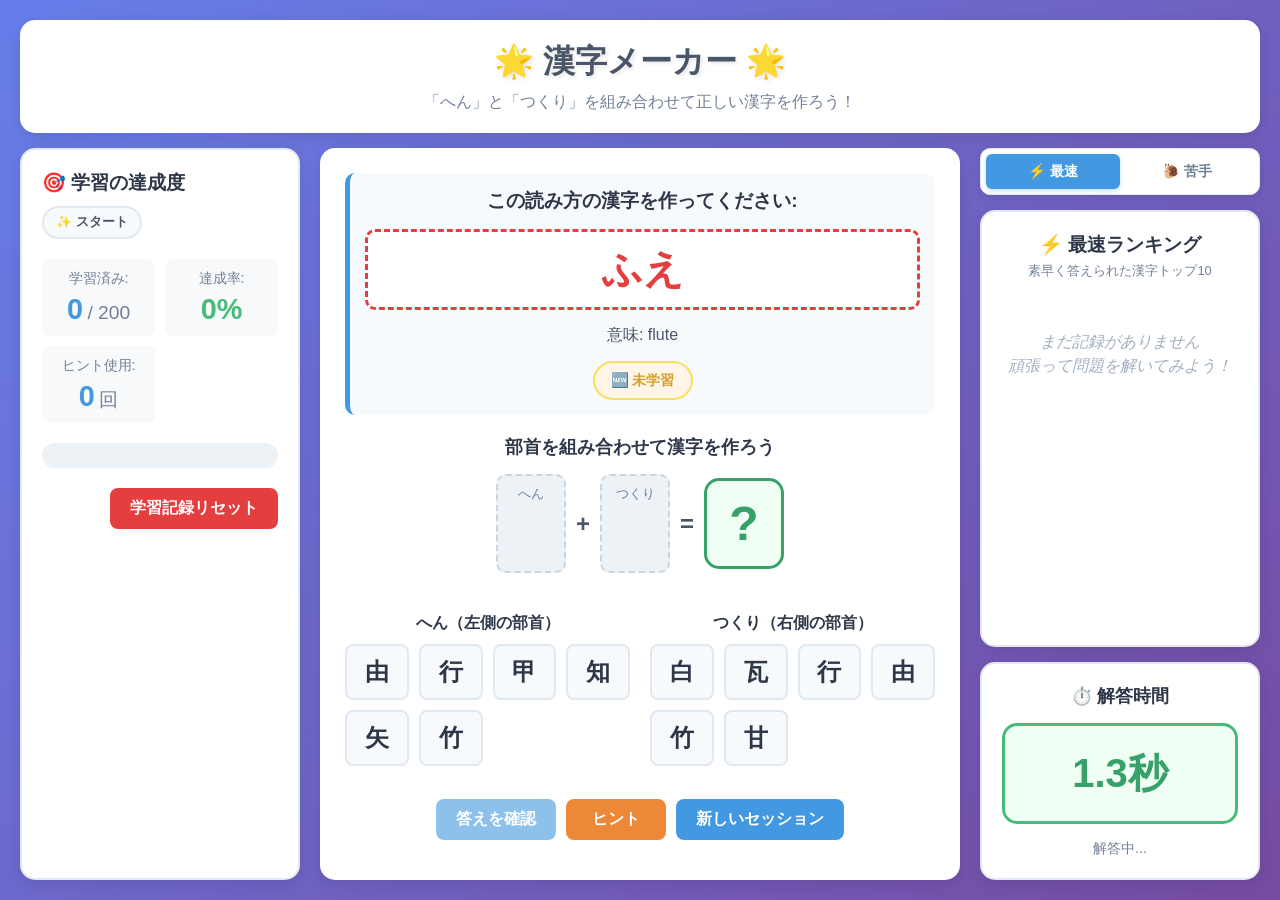
==== commit 21b50fbb: "🐌 Add slow ranking for identifying weak kanji 🎯 New Learning Analytics: - Dual ranking system with t" ====
--- a/index.html
+++ b/index.html
@@ -170,8 +170,18 @@
 
                 <!-- Right Sidebar -->
                 <div class="right-sidebar">
+                    <!-- ランキング切り替えタブ -->
+                    <div class="ranking-tabs">
+                        <button id="fast-tab" class="tab-button active">
+                            ⚡ 最速
+                        </button>
+                        <button id="slow-tab" class="tab-button">
+                            🐌 苦手
+                        </button>
+                    </div>
+
                     <!-- 最速ランキング -->
-                    <div class="speed-ranking">
+                    <div class="speed-ranking" id="fast-ranking">
                         <div class="ranking-header">
                             <h3>⚡ 最速ランキング</h3>
                             <div class="ranking-subtitle">
@@ -179,6 +189,26 @@
                             </div>
                         </div>
                         <div class="ranking-list" id="speed-ranking-list">
+                            <div class="no-records">
+                                まだ記録がありません<br />
+                                頑張って問題を解いてみよう！
+                            </div>
+                        </div>
+                    </div>
+
+                    <!-- 苦手ランキング -->
+                    <div
+                        class="slow-ranking"
+                        id="slow-ranking"
+                        style="display: none"
+                    >
+                        <div class="ranking-header">
+                            <h3>🐌 苦手ランキング</h3>
+                            <div class="ranking-subtitle">
+                                時間がかかった漢字トップ10
+                            </div>
+                        </div>
+                        <div class="ranking-list" id="slow-ranking-list">
                             <div class="no-records">
                                 まだ記録がありません<br />
                                 頑張って問題を解いてみよう！
--- a/styles.css
+++ b/styles.css
@@ -262,6 +262,40 @@
     gap: 15px;
 }
 
+/* Ranking Tabs */
+.ranking-tabs {
+    display: flex;
+    background: white;
+    border-radius: 10px;
+    padding: 5px;
+    box-shadow: 0 2px 8px rgba(0, 0, 0, 0.1);
+    border: 1px solid #e2e8f0;
+}
+
+.tab-button {
+    flex: 1;
+    padding: 8px 12px;
+    border: none;
+    background: transparent;
+    border-radius: 6px;
+    font-size: 0.9em;
+    font-weight: 600;
+    cursor: pointer;
+    transition: all 0.3s ease;
+    color: #718096;
+}
+
+.tab-button.active {
+    background: #4299e1;
+    color: white;
+    box-shadow: 0 2px 4px rgba(66, 153, 225, 0.3);
+}
+
+.tab-button:not(.active):hover {
+    background: #f7fafc;
+    color: #4a5568;
+}
+
 /* Problem Area */
 .problem-area {
     background: white;
@@ -664,13 +698,18 @@
 }
 
 /* Speed Ranking */
-.speed-ranking {
+.speed-ranking,
+.slow-ranking {
     background: white;
     border-radius: 15px;
     padding: 20px;
     box-shadow: 0 4px 15px rgba(0, 0, 0, 0.1);
     border: 2px solid #e2e8f0;
     flex: 1;
+}
+
+.slow-ranking {
+    border-color: #fed7d7;
 }
 
 .ranking-header {
@@ -841,6 +880,46 @@
     animation: pulse 2s infinite;
 }
 
+/* Slow Ranking Specific Styles */
+.slow-ranking .ranking-item.rank-1 {
+    background: linear-gradient(135deg, #fed7d7, #feb2b2);
+    border-color: #f56565;
+    animation: redGlow 2s infinite alternate;
+}
+
+.slow-ranking .ranking-item.rank-2 {
+    background: linear-gradient(135deg, #ffeaa7, #fdcb6e);
+    border-color: #e17055;
+}
+
+.slow-ranking .ranking-item.rank-3 {
+    background: linear-gradient(135deg, #fab1a0, #e17055);
+    border-color: #d63031;
+}
+
+@keyframes redGlow {
+    from {
+        box-shadow: 0 0 5px rgba(245, 101, 101, 0.5);
+    }
+    to {
+        box-shadow: 0 0 15px rgba(245, 101, 101, 0.8);
+    }
+}
+
+.slow-ranking .rank-1 .rank-number {
+    color: #c53030;
+    font-size: 1.1em;
+}
+
+.slow-ranking .rank-2 .rank-number,
+.slow-ranking .rank-3 .rank-number {
+    color: #744210;
+}
+
+.slow-ranking .ranking-time {
+    color: #e53e3e;
+}
+
 /* Modal */
 .modal {
     position: fixed;
@@ -964,9 +1043,22 @@
     }
 
     .right-sidebar {
-        display: grid;
-        grid-template-columns: 1fr 1fr;
+        display: flex;
+        flex-direction: column;
         gap: 15px;
+    }
+
+    .ranking-tabs {
+        order: 1;
+    }
+
+    .speed-ranking,
+    .slow-ranking {
+        order: 2;
+    }
+
+    .current-time {
+        order: 3;
     }
 }
 
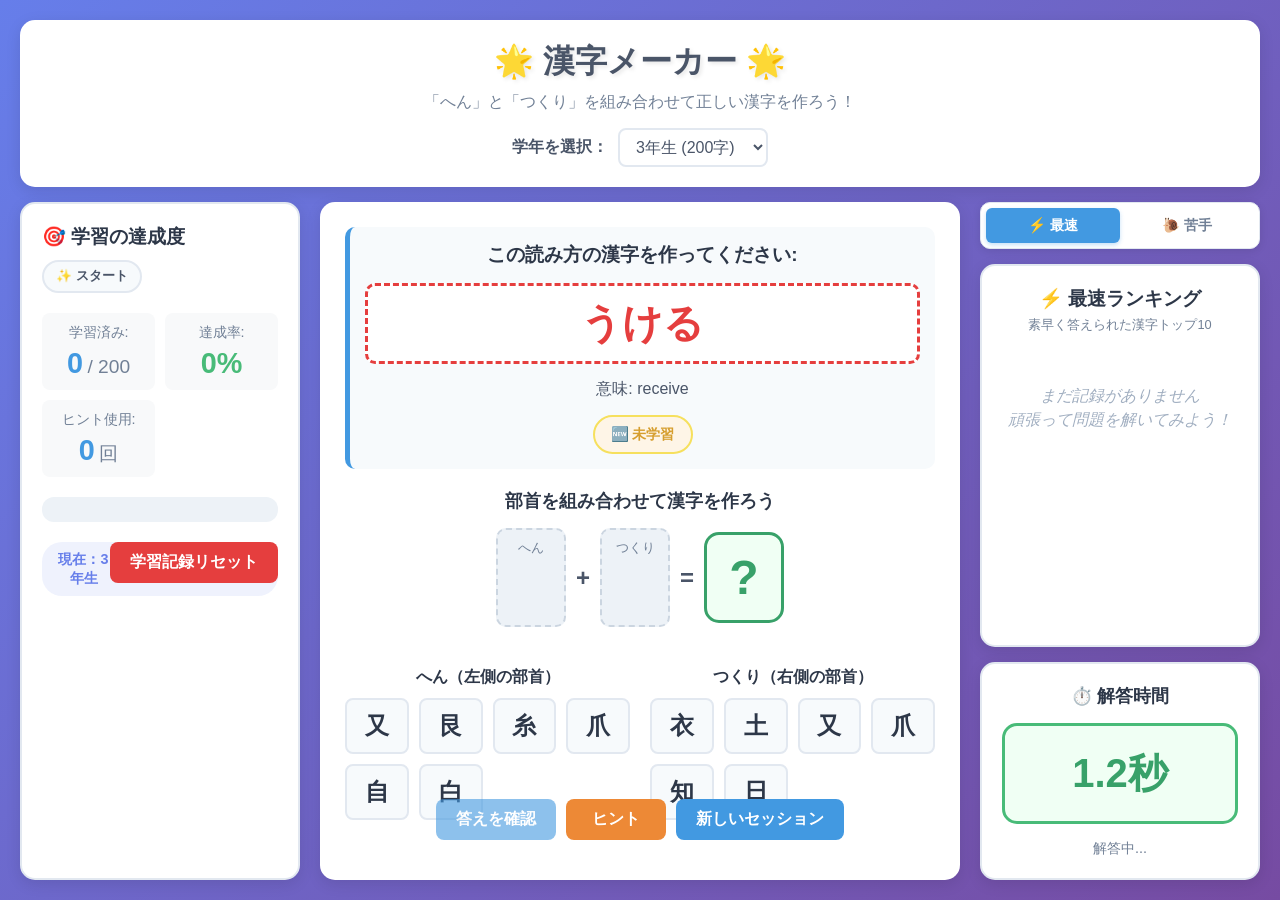
==== commit f4ed9d1f: "feat: 小学校1-6年生の漢字学習対応と学年別進捗管理機能を追加 - 全学年(1-6年生)の漢字データファイルを作成 - 学年選択機能を追加（ドロップダウンで簡単切り替え） - 学年別進捗管理機能" ====
--- a/index.html
+++ b/index.html
@@ -3,7 +3,7 @@
     <head>
         <meta charset="UTF-8" />
         <meta name="viewport" content="width=device-width, initial-scale=1.0" />
-        <title>漢字メーカー - 小学3年生</title>
+        <title>漢字メーカー - 小学校漢字学習</title>
         <link rel="stylesheet" href="styles.css" />
     </head>
     <body>
@@ -13,6 +13,18 @@
                 <p class="subtitle">
                     「へん」と「つくり」を組み合わせて正しい漢字を作ろう！
                 </p>
+                <!-- 学年選択 -->
+                <div class="grade-selector">
+                    <label for="grade-select">学年を選択：</label>
+                    <select id="grade-select" class="grade-select">
+                        <option value="1">1年生 (80字)</option>
+                        <option value="2">2年生 (160字)</option>
+                        <option value="3" selected>3年生 (200字)</option>
+                        <option value="4">4年生 (202字)</option>
+                        <option value="5">5年生 (193字)</option>
+                        <option value="6">6年生 (191字)</option>
+                    </select>
+                </div>
             </header>
 
             <main>
@@ -68,6 +80,9 @@
                         >
                             学習記録リセット
                         </button>
+                        <div class="current-grade-info">
+                            <span id="current-grade-display">現在：3年生</span>
+                        </div>
                     </div>
                 </div>
 
--- a/styles.css
+++ b/styles.css
@@ -45,6 +45,61 @@
     font-size: 1em;
     color: #718096;
     font-weight: 500;
+    margin-bottom: 15px;
+}
+
+/* Grade Selector Styles */
+.grade-selector {
+    margin-top: 15px;
+    display: flex;
+    align-items: center;
+    justify-content: center;
+    gap: 10px;
+}
+
+.grade-selector label {
+    font-weight: 600;
+    color: #4a5568;
+    font-size: 1em;
+}
+
+.grade-select {
+    padding: 8px 12px;
+    border: 2px solid #e2e8f0;
+    border-radius: 8px;
+    font-size: 1em;
+    font-weight: 500;
+    background: white;
+    color: #4a5568;
+    cursor: pointer;
+    transition: all 0.3s ease;
+    min-width: 150px;
+}
+
+.grade-select:hover {
+    border-color: #667eea;
+    box-shadow: 0 2px 8px rgba(102, 126, 234, 0.2);
+}
+
+.grade-select:focus {
+    outline: none;
+    border-color: #667eea;
+    box-shadow: 0 0 0 3px rgba(102, 126, 234, 0.1);
+}
+
+/* Current Grade Display */
+.current-grade-info {
+    margin-top: 15px;
+    padding: 8px 15px;
+    background: rgba(102, 126, 234, 0.1);
+    border-radius: 20px;
+    text-align: center;
+}
+
+#current-grade-display {
+    font-weight: 600;
+    color: #667eea;
+    font-size: 0.9em;
 }
 
 /* Main Content Layout */
